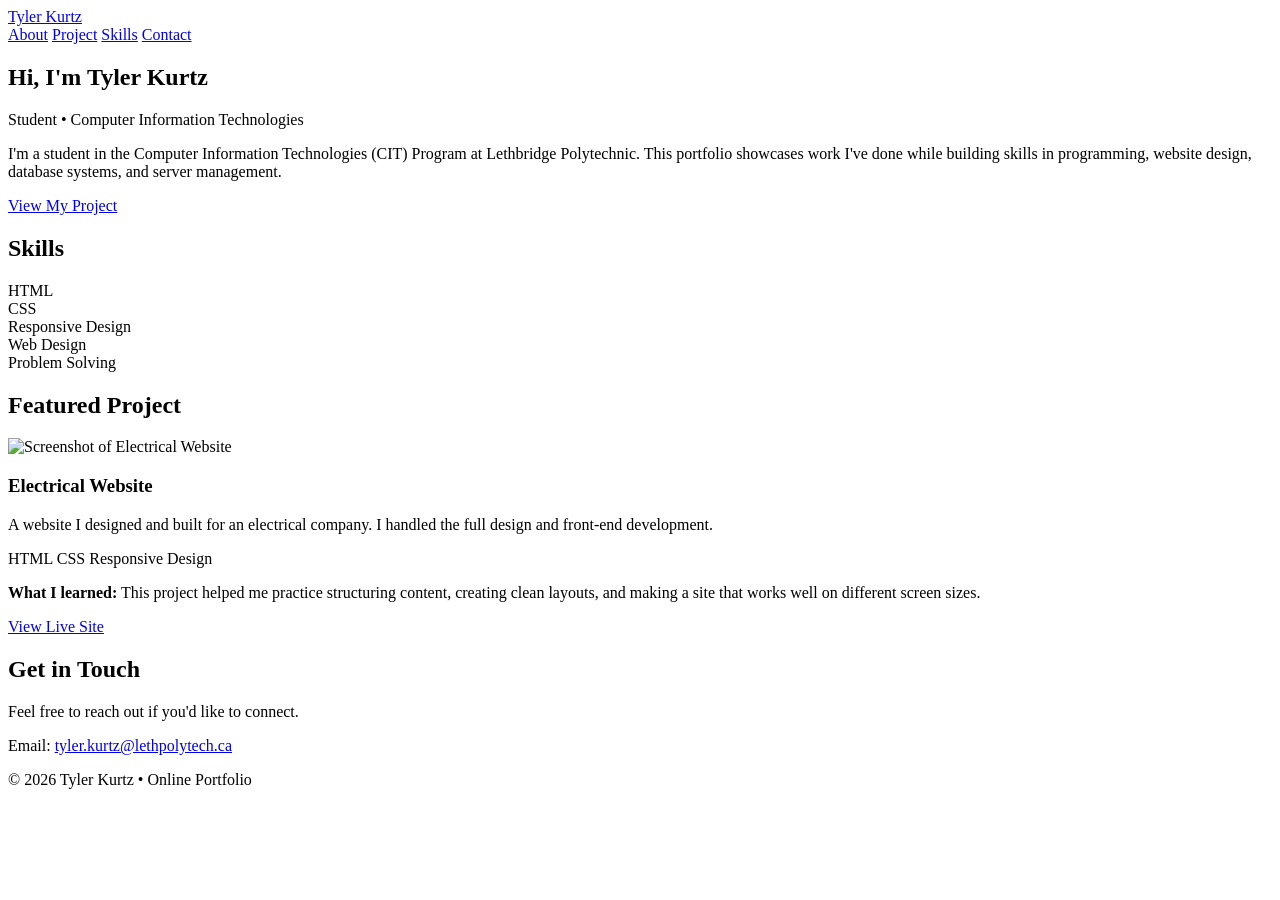
==== index.html @ 63c8ae58 "second commit" ====
<!DOCTYPE html>
<html lang="en">
<head>
  <meta charset="UTF-8">
  <meta name="viewport" content="width=device-width, initial-scale=1.0">
  <title>Tyler Kurtz | Portfolio</title>
  <link rel="icon" href="howling_wolf_transparent.png">
  <link rel="stylesheet" href="design.css">
</head>
<body>

  <header>
    <a href="index.html" class="logo">Tyler Kurtz</a>
    <nav>
      <a href="about.html">About</a>
      <a href="project.html">Project</a>
      <a href="skills.html">Skills</a>
      <a href="contact.html">Contact</a>
    </nav>
  </header>

  <section class="hero">
    <div class="container">
      <h1>Hi, I'm Tyler Kurtz</h1>
      <p class="subtitle">Student • Computer Information Technologies</p>
      <p class="intro">
        I'm a student in the Computer Information Technologies (CIT) Program at Lethbridge Polytechnic.
        This portfolio showcases work I've done while building skills in programming, website design,
        database systems, and server management.
      </p>
      <a href="project.html" class="btn">View My Project</a>
    </div>
  </section>

    <section class="page-content">
    <div class="container">
      <h1>Skills</h1>
      <div class="skills-grid">
        <div class="skill">HTML</div>
        <div class="skill">CSS</div>
        <div class="skill">Responsive Design</div>
        <div class="skill">Web Design</div>
        <div class="skill">Problem Solving</div>
      </div>
    </div>
  </section>

    <section class="section">
    <div class="container">
      <h2>Featured Project</h2>

      <div class="project-card">
        <img src="grizzly_screenshot.png" alt="Screenshot of Electrical Website">

        <div class="project-content">
          <h3>Electrical Website</h3>
          <p>
            A website I designed and built for an electrical company.
            I handled the full design and front-end development.
          </p>

          <div class="tags">
            <span class="tag">HTML</span>
            <span class="tag">CSS</span>
            <span class="tag">Responsive Design</span>
          </div>

          <p>
            <strong>What I learned:</strong>
            This project helped me practice structuring content, creating clean layouts,
            and making a site that works well on different screen sizes.
          </p>

          <a href="#" class="btn" target="_blank">View Live Site</a>
        </div>
      </div>
    </div>
  </section>

    <section class="contact">
    <div class="container">
      <h2>Get in Touch</h2>
      <p>Feel free to reach out if you'd like to connect.</p>
      <p>
        Email: <a href="mailto:tyler.kurtz@lethpolytech.ca">tyler.kurtz@lethpolytech.ca</a>
      </p>
    </div>
  </section>

  <footer>
    <div class="container">
      © 2026 Tyler Kurtz • Online Portfolio
    </div>
  </footer>

</body>
</html>
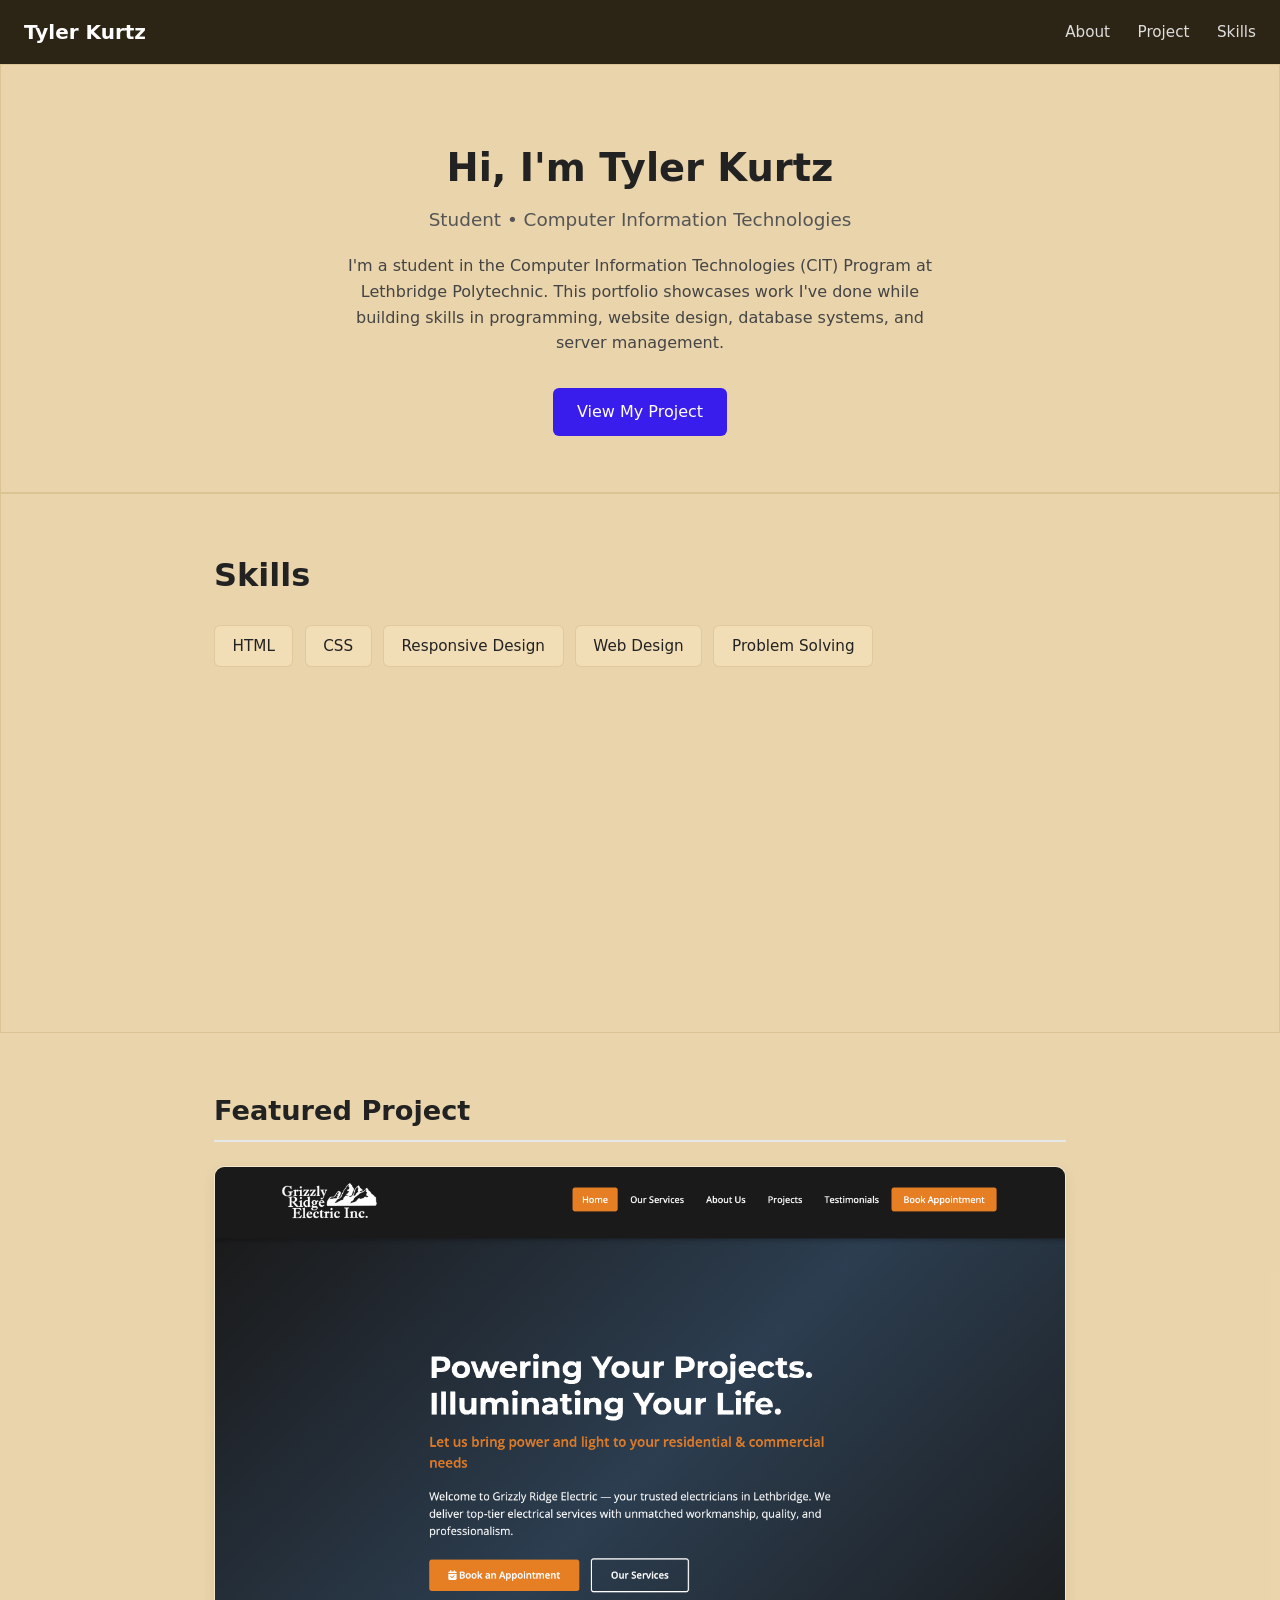
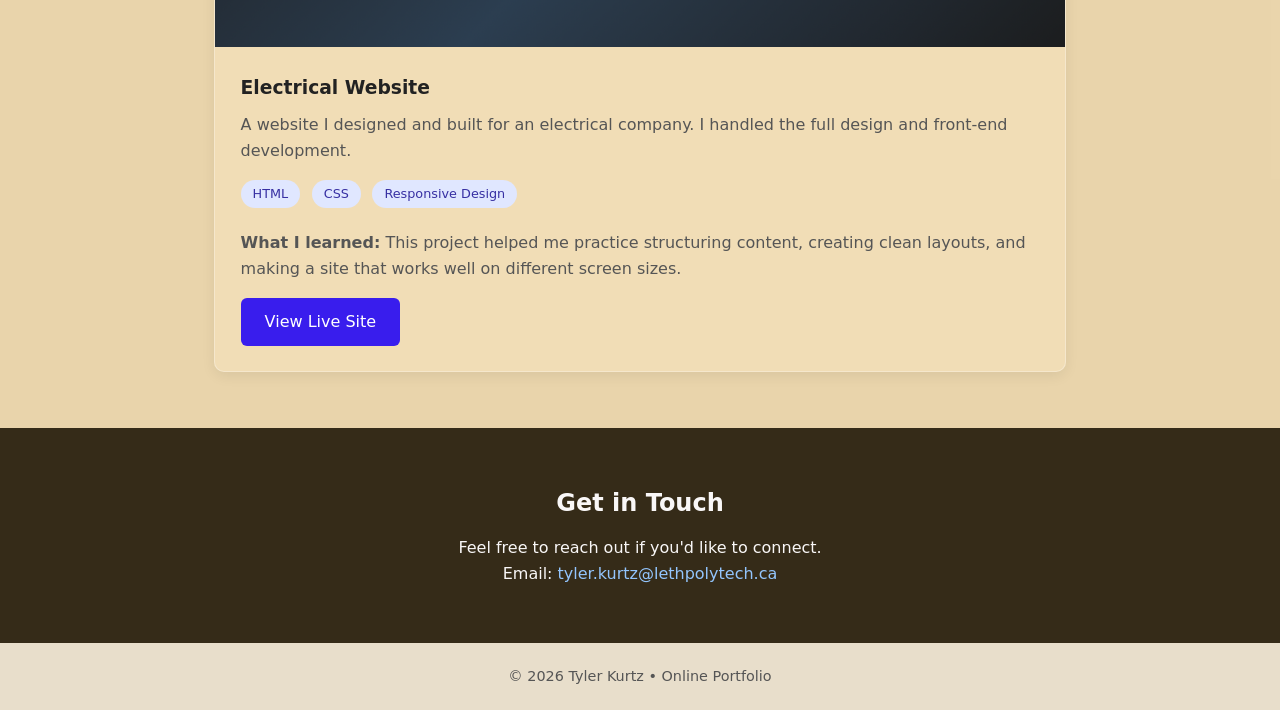
==== commit c3de6768: "big third commit" ====
--- a/index.html
+++ b/index.html
@@ -15,7 +15,6 @@
       <a href="about.html">About</a>
       <a href="project.html">Project</a>
       <a href="skills.html">Skills</a>
-      <a href="contact.html">Contact</a>
     </nav>
   </header>
 
@@ -93,5 +92,6 @@
     </div>
   </footer>
 
+<script src="script.js"></script>
 </body>
 </html>
--- a/design.css
+++ b/design.css
@@ -0,0 +1,307 @@
+/* BASE */
+* {
+  margin: 0;
+  padding: 0;
+  box-sizing: border-box;
+}
+
+body {
+  font-family: system-ui, -apple-system, BlinkMacSystemFont, "Segoe UI", Roboto, Arial, sans-serif;
+  line-height: 1.6;
+  color: #222;
+  background-color: #f8f9fa;
+}
+
+a {
+  color: #186dec;
+  text-decoration: none;
+}
+
+a:hover {
+  text-decoration: underline;
+}
+
+.container {
+  max-width: 900px;
+  margin: 0 auto;
+  padding: 0 1.5rem;
+}
+
+/* HEADER */
+header {
+  background: #111;
+  color: white;
+  padding: 1rem 1.5rem;
+  display: flex;
+  justify-content: space-between;
+  align-items: center;
+  position: sticky;
+  top: 0;
+  z-index: 100;
+}
+
+.logo {
+  font-weight: 700;
+  font-size: 1.25rem;
+  color: white;
+  text-decoration: none;
+}
+
+nav a {
+  color: #ddd;
+  margin-left: 1.4rem;
+  font-size: 0.95rem;
+}
+
+nav a:hover {
+  color: white;
+  text-decoration: none;
+}
+
+/* HERO */
+.hero {
+  padding: 4.5rem 0 3.5rem;
+  text-align: center;
+  background: white;
+}
+
+.hero h1 {
+  font-size: 2.4rem;
+  margin-bottom: 0.4rem;
+}
+
+.subtitle {
+  color: #555;
+  font-size: 1.15rem;
+  margin-bottom: 1.2rem;
+}
+
+.intro {
+  max-width: 620px;
+  margin: 0 auto 2rem;
+  color: #444;
+}
+
+/* BUTTON */
+.btn {
+  display: inline-block;
+  background: #391ded;
+  color: white;
+  padding: 0.7rem 1.5rem;
+  border-radius: 6px;
+  font-weight: 500;
+  transition: background 0.2s;
+}
+
+.btn:hover {
+  background: #1d4ed8;
+  text-decoration: none;
+}
+
+/* SECTIONS */
+.section {
+  padding: 3.5rem 0;
+}
+
+.section h2 {
+  font-size: 1.7rem;
+  margin-bottom: 1.5rem;
+  border-bottom: 2px solid #e5e7eb;
+  padding-bottom: 0.5rem;
+}
+
+/* PROJECT CARD */
+.project-card {
+  background: white;
+  border-radius: 10px;
+  overflow: hidden;
+  box-shadow: 0 4px 14px rgba(0, 0, 0, 0.07);
+}
+
+.project-card img {
+  width: 100%;
+  height: 480px;
+  object-fit: cover;
+  background: #e5e7eb;
+  display: block;
+}
+
+.project-content {
+  padding: 1.6rem;
+}
+
+.project-content h3 {
+  margin-bottom: 0.6rem;
+}
+
+.project-content p {
+  color: #555;
+  margin-bottom: 1rem;
+}
+
+.tags {
+  margin-bottom: 1.1rem;
+}
+
+.tag {
+  display: inline-block;
+  background: #e0e7ff;
+  color: #3730a3;
+  font-size: 0.8rem;
+  padding: 0.25rem 0.75rem;
+  border-radius: 999px;
+  margin-right: 0.4rem;
+  margin-bottom: 0.3rem;
+}
+
+/* SKILLS */
+.skills-grid {
+  display: flex;
+  flex-wrap: wrap;
+  gap: 0.7rem;
+}
+
+.skill {
+  background: white;
+  border: 1px solid #e5e7eb;
+  padding: 0.5rem 1.1rem;
+  border-radius: 6px;
+  font-size: 0.95rem;
+}
+
+/* CONTACT */
+.contact {
+  background: #111;
+  color: rgb(249, 247, 247);
+  text-align: center;
+  padding: 3.5rem 0;
+}
+
+.contact h2 {
+  border: none;
+  margin-bottom: 0.8rem;
+}
+
+.contact a {
+  color: #93c5fd;
+}
+
+/* FOOTER */
+footer {
+  text-align: center;
+  padding: 1.4rem 0;
+  background: #e5e7eb;
+  color: #555;
+  font-size: 0.9rem;
+}
+
+/* PAGE CONTENT */
+.page-content {
+  padding: 3.5rem 0;
+  min-height: 60vh;
+}
+
+.page-content h1 {
+  font-size: 2rem;
+  margin-bottom: 1.5rem;
+}
+
+/* PROJECT PREVIEW */
+.preview-frame {
+  width: 100%;
+  height: 750px;
+  border: 1px solid #ddd;
+  border-radius: 8px;
+  display: block;
+  background: white;
+}
+
+.project-wide {
+  max-width: 1200px;
+}
+
+/* RESPONSIVE */
+@media (max-width: 640px) {
+  header {
+    flex-direction: column;
+    gap: 0.8rem;
+  }
+
+  nav a {
+    margin-left: 0.9rem;
+  }
+
+  .hero h1 {
+    font-size: 1.9rem;
+  }
+
+  .project-card img {
+    height: 200px;
+  }
+
+  .preview-frame {
+    height: 500px;
+  }
+}
+/* Making everything follow the background color */
+:root {
+  --scroll-bg: rgb(177, 144, 82);
+}
+
+body {
+  background-color: var(--scroll-bg);
+  transition: background-color 0.15s linear;
+}
+
+.hero,
+.project-card,
+.skill,
+.page-content {
+  background-color: color-mix(in srgb, var(--scroll-bg) 18%, white);
+  border: 1px solid color-mix(in srgb, var(--scroll-bg) 25%, transparent);
+}
+
+
+
+.contact {
+  background-color: color-mix(in srgb, var(--scroll-bg) 80%, black);
+}
+
+footer {
+  background-color: color-mix(in srgb, var(--scroll-bg) 30%, #e5e7eb);
+}
+/* ===== Scroll color system (more reliable) ===== */
+:root {
+  --scroll-bg: rgb(177, 144, 82);
+}
+
+body {
+  background-color: var(--scroll-bg);
+  transition: background-color 0.15s linear;
+}
+
+/* Make all major sections follow the background */
+.hero,
+.project-card,
+.skill,
+.page-content,
+.section {
+  background-color: rgba(242, 223, 184, 0.88);
+}
+
+header {
+  background-color: rgba(0, 0, 0, 0.75);
+  backdrop-filter: blur(8px);
+}
+
+.contact {
+  background-color: rgba(0, 0, 0, 0.7);
+}
+
+footer {
+  background-color: rgba(255, 255, 255, 0.7);
+}
+
+.project-card {
+  border: 1px solid rgba(255, 255, 255, 0.3);
+}
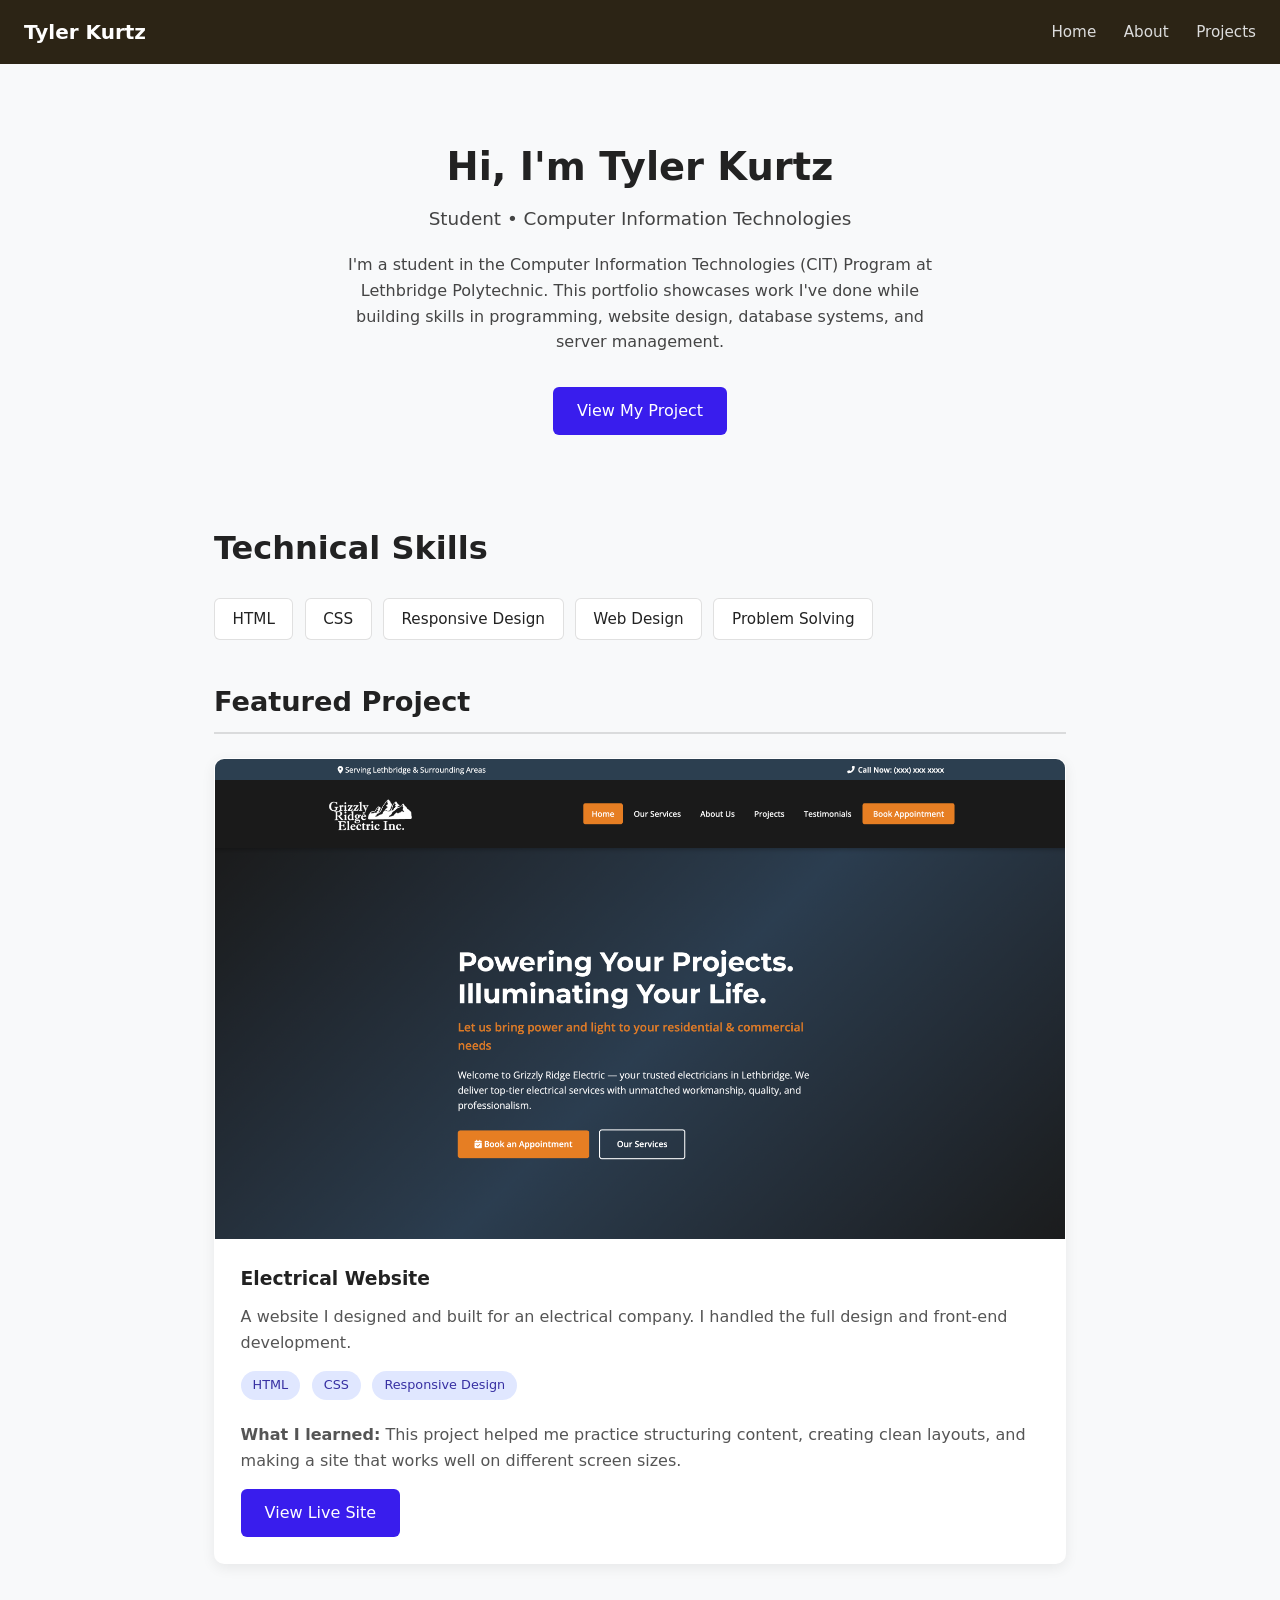
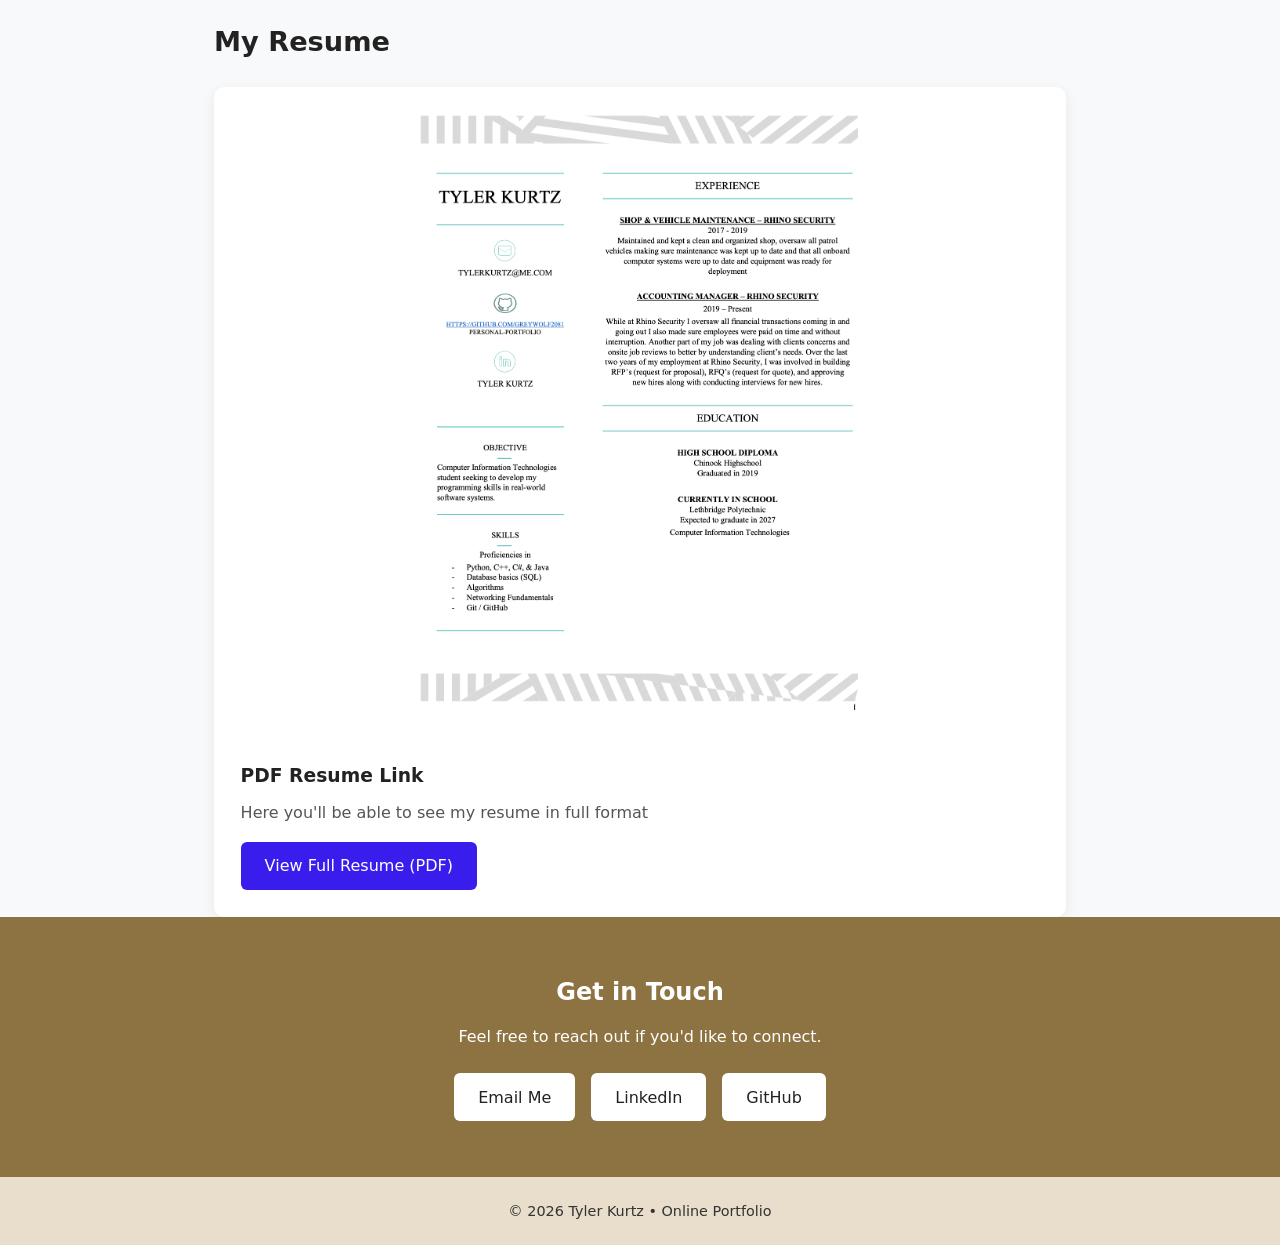
==== commit 0292620c: "Majoy 4th commit" ====
--- a/index.html
+++ b/index.html
@@ -5,16 +5,18 @@
   <meta name="viewport" content="width=device-width, initial-scale=1.0">
   <title>Tyler Kurtz | Portfolio</title>
   <link rel="icon" href="howling_wolf_transparent.png">
-  <link rel="stylesheet" href="design.css">
+  <link rel="stylesheet" href="css/design.css">
+  <link rel="icon" type="image/svg+xml" href="data:image/svg+xml,%3Csvg xmlns='http://www.w3.org/2000/svg' viewBox='0 0 100 100'%3E%3Crect width='100' height='100' rx='18' fill='%23111111'/%3E%3Ctext x='50' y='67' font-size='48' text-anchor='middle' fill='white' font-family='Arial,sans-serif' font-weight='bold'%3ETK%3C/text%3E%3C/svg%3E">
+
 </head>
 <body>
 
   <header>
     <a href="index.html" class="logo">Tyler Kurtz</a>
     <nav>
+      <a href="index.html">Home</a>
       <a href="about.html">About</a>
-      <a href="project.html">Project</a>
-      <a href="skills.html">Skills</a>
+      <a href="project.html">Projects</a>
     </nav>
   </header>
 
@@ -31,25 +33,30 @@
     </div>
   </section>
 
-    <section class="page-content">
-    <div class="container">
-      <h1>Skills</h1>
-      <div class="skills-grid">
-        <div class="skill">HTML</div>
-        <div class="skill">CSS</div>
-        <div class="skill">Responsive Design</div>
-        <div class="skill">Web Design</div>
-        <div class="skill">Problem Solving</div>
-      </div>
+
+<section class="page-content skills-section">
+  <div class="container">
+    <h1>Technical Skills</h1>
+    <p class="skills-description">
+    </p>
+
+    <div class="skills-grid">
+      <div class="skill">HTML</div>
+      <div class="skill">CSS</div>
+      <div class="skill">Responsive Design</div>
+      <div class="skill">Web Design</div>
+      <div class="skill">Problem Solving</div>
     </div>
-  </section>
+  </div>
+</section>
+
 
     <section class="section">
     <div class="container">
       <h2>Featured Project</h2>
 
       <div class="project-card">
-        <img src="grizzly_screenshot.png" alt="Screenshot of Electrical Website">
+        <img src="/images/grizzly_ridge_screenshot.png" alt="Screenshot of Electrical Website">
 
         <div class="project-content">
           <h3>Electrical Website</h3>
@@ -70,21 +77,65 @@
             and making a site that works well on different screen sizes.
           </p>
 
-          <a href="#" class="btn" target="_blank">View Live Site</a>
+          <a href="grizzly_ridge_electric_website/index.html" class="btn" target="_blank">View Live Site</a>
         </div>
       </div>
     </div>
   </section>
 
-    <section class="contact">
+<section class="resume-section">
     <div class="container">
-      <h2>Get in Touch</h2>
-      <p>Feel free to reach out if you'd like to connect.</p>
-      <p>
-        Email: <a href="mailto:tyler.kurtz@lethpolytech.ca">tyler.kurtz@lethpolytech.ca</a>
-      </p>
+        <h2>My Resume</h2>
+
+        <div class="project-card resume-card">
+            <div class="resume">
+                <img src="/images/Tyler_Kurtz_Resume_GIT_PNG.png"
+                     alt="Preview of my resume">
+            </div>
+
+            <div class="project-content">
+                <h3>PDF Resume Link</h3>
+
+                <p>
+                    Here you'll be able to see my resume in full format
+                </p>
+
+                <a href="/documents/Tyler_Kurtz_Resume_GIT_PDF.pdf"
+                   class="btn"
+                   target="_blank"
+                   rel="noopener noreferrer">
+                    View Full Resume (PDF)
+                </a>
+            </div>
+        </div>
     </div>
-  </section>
+</section>
+
+<section class="contact">
+    <div class="container">
+        <h2>Get in Touch</h2>
+
+        <p>Feel free to reach out if you'd like to connect.</p>
+
+        <div class="contact-links">
+            <a href="mailto:tyler.kurtz@lethpolytech.ca">
+                Email Me
+            </a>
+
+            <a href="https://www.linkedin.com/in/tyler-kurtz-927a2838b/"
+               target="_blank"
+               rel="noopener noreferrer">
+                LinkedIn
+            </a>
+
+            <a href="https://github.com/Greywolf2081/Personal-Portfolio"
+               target="_blank"
+               rel="noopener noreferrer">
+                GitHub
+            </a>
+        </div>
+    </div>
+</section>
 
   <footer>
     <div class="container">
@@ -92,6 +143,6 @@
     </div>
   </footer>
 
-<script src="script.js"></script>
+<script src="js/script.js"></script>
 </body>
 </html>
--- a/css/design.css
+++ b/css/design.css
@@ -0,0 +1,430 @@
+
+/* ========================================
+   BASE & COLOUR SYSTEM
+======================================== */
+
+:root {
+  --scroll-bg: rgb(177, 144, 82);
+  --surface-light: color-mix(in srgb, var(--scroll-bg) 18%, white);
+  --surface-card: color-mix(in srgb, var(--scroll-bg) 8%, white);
+  --surface-dark: color-mix(in srgb, var(--scroll-bg) 80%, black);
+  --surface-footer: color-mix(in srgb, var(--scroll-bg) 30%, white);
+}
+
+* {
+  margin: 0;
+  padding: 0;
+  box-sizing: border-box;
+}
+
+body {
+  font-family: system-ui, -apple-system, BlinkMacSystemFont,
+    "Segoe UI", Roboto, Arial, sans-serif;
+  line-height: 1.6;
+  color: #222;
+  background-color: var(--scroll-bg);
+  transition: background-color 0.15s linear;
+  min-height: 100vh;
+}
+
+a {
+  color: #186dec;
+  text-decoration: none;
+}
+
+a:hover {
+  text-decoration: underline;
+}
+
+.container {
+  max-width: 900px;
+  margin: 0 auto;
+  padding: 0 1.5rem;
+}
+
+/* ========================================
+   HEADER
+======================================== */
+
+header {
+  background-color: color-mix(in srgb, var(--scroll-bg) 25%, black);
+  color: white;
+  padding: 1rem 1.5rem;
+  display: flex;
+  justify-content: space-between;
+  align-items: center;
+  position: sticky;
+  top: 0;
+  z-index: 100;
+  backdrop-filter: blur(8px);
+  transition: background-color 0.15s linear;
+}
+
+.logo {
+  font-weight: 700;
+  font-size: 1.25rem;
+  color: white;
+  text-decoration: none;
+}
+
+nav a {
+  color: #ddd;
+  margin-left: 1.4rem;
+  font-size: 0.95rem;
+}
+
+nav a:hover {
+  color: white;
+  text-decoration: none;
+}
+
+/* ========================================
+   HERO
+======================================== */
+
+.hero {
+  padding: 4.5rem 0 3.5rem;
+  text-align: center;
+  background-color: var(--surface-light);
+  transition: background-color 0.15s linear;
+}
+
+.hero h1 {
+  font-size: 2.4rem;
+  margin-bottom: 0.4rem;
+}
+
+.subtitle {
+  color: #555;
+  font-size: 1.15rem;
+  margin-bottom: 1.2rem;
+}
+
+.intro {
+  max-width: 620px;
+  margin: 0 auto 2rem;
+  color: #444;
+}
+
+/* ========================================
+   BUTTON
+======================================== */
+
+.btn {
+  display: inline-block;
+  background: #391ded;
+  color: white;
+  padding: 0.7rem 1.5rem;
+  border-radius: 6px;
+  font-weight: 500;
+  transition: background 0.2s;
+}
+
+.btn:hover {
+  background: #1d4ed8;
+  text-decoration: none;
+}
+
+/* ========================================
+   SECTIONS
+======================================== */
+
+.section {
+  padding: 3.5rem 0;
+  background-color: var(--surface-light);
+  transition: background-color 0.15s linear;
+}
+
+.section h2 {
+  font-size: 1.7rem;
+  margin-bottom: 1.5rem;
+  border-bottom: 2px solid rgba(0, 0, 0, 0.12);
+  padding-bottom: 0.5rem;
+}
+
+/* ========================================
+   PROJECT CARD
+======================================== */
+
+.project-card {
+  background-color: var(--surface-card);
+  border-radius: 10px;
+  overflow: hidden;
+  border: 1px solid rgba(255, 255, 255, 0.35);
+  box-shadow: 0 4px 14px rgba(0, 0, 0, 0.07);
+  transition: background-color 0.15s linear;
+}
+
+.project-card img {
+  width: 100%;
+  height: 480px;
+  object-fit: cover;
+  background: #e5e7eb;
+  display: block;
+}
+
+.project-content {
+  padding: 1.6rem;
+}
+
+.project-content h3 {
+  margin-bottom: 0.6rem;
+}
+
+.project-content p {
+  color: #555;
+  margin-bottom: 1rem;
+}
+
+.tags {
+  margin-bottom: 1.1rem;
+}
+
+.tag {
+  display: inline-block;
+  background: #e0e7ff;
+  color: #3730a3;
+  font-size: 0.8rem;
+  padding: 0.25rem 0.75rem;
+  border-radius: 999px;
+  margin-right: 0.4rem;
+  margin-bottom: 0.3rem;
+}
+
+/* ========================================
+   SKILLS
+======================================== */
+
+.skills-grid {
+  display: flex;
+  flex-wrap: wrap;
+  gap: 0.7rem;
+}
+
+.skill {
+  background-color: var(--surface-card);
+  border: 1px solid rgba(0, 0, 0, 0.12);
+  padding: 0.5rem 1.1rem;
+  border-radius: 6px;
+  font-size: 0.95rem;
+  transition: background-color 0.15s linear;
+}
+
+/* ========================================
+   CONTACT
+======================================== */
+
+.contact {
+  background-color: var(--surface-dark);
+  color: white;
+  text-align: center;
+  padding: 3.5rem 0;
+  transition: background-color 0.15s linear;
+}
+
+.contact h2 {
+  border: none;
+  margin-bottom: 0.8rem;
+}
+
+.contact a {
+  color: #93c5fd;
+}
+
+/* ========================================
+   FOOTER
+======================================== */
+
+footer {
+  text-align: center;
+  padding: 1.4rem 0;
+  background-color: var(--surface-footer);
+  color: #444;
+  font-size: 0.9rem;
+  transition: background-color 0.15s linear;
+}
+
+/* ========================================
+   PAGE CONTENT
+======================================== */
+
+.page-content {
+  padding: 3.5rem 0;
+  min-height: 60vh;
+  background-color: var(--surface-light);
+  transition: background-color 0.15s linear;
+}
+
+.page-content h1 {
+  font-size: 2rem;
+  margin-bottom: 1.5rem;
+}
+
+/* ========================================
+   PROJECT PREVIEW
+======================================== */
+
+.preview-frame {
+  width: 100%;
+  height: 750px;
+  border: 1px solid #ddd;
+  border-radius: 8px;
+  display: block;
+  background-color: var(--surface-card);
+  transition: background-color 0.15s linear;
+}
+
+.project-wide {
+  max-width: 1200px;
+}
+
+/* ========================================
+   RESPONSIVE
+======================================== */
+
+@media (max-width: 640px) {
+  header {
+    flex-direction: column;
+    gap: 0.8rem;
+  }
+
+  nav a {
+    margin-left: 0.9rem;
+  }
+
+  .hero h1 {
+    font-size: 1.9rem;
+  }
+
+  .project-card img {
+    height: 200px;
+  }
+
+  .preview-frame {
+    height: 500px;
+  }
+}
+
+/* FIX: SKILLS SECTION SPACING */
+
+.page-content.skills-section {
+  min-height: unset;
+  height: auto;
+  padding: 2rem 0 1rem;
+}
+
+/* Bring featured project closer to skills */
+
+.section {
+  padding-top: 1.5rem;
+}
+
+/* ========================================
+   GLOBAL PORTFOLIO COLOUR THEME
+======================================== */
+
+/* Main page background stays consistent */
+body {
+  background-color: #f8f9fa;
+  color: #222;
+}
+
+/* All main content sections */
+.hero,
+.section,
+.page-content,
+.about-hero,
+.about-content {
+  background-color: #f8f9fa;
+  color: #222;
+}
+
+/* Cards and individual skill boxes */
+.project-card,
+.skill,
+.preview-frame {
+  background-color: #ffffff;
+}
+
+/* Header follows scroll colour */
+header {
+  background-color: color-mix(in srgb, var(--scroll-bg) 25%, black);
+  transition: background-color 0.15s linear;
+}
+
+/* Footer follows scroll colour */
+footer {
+  background-color: color-mix(in srgb, var(--scroll-bg) 30%, white);
+  color: #333;
+  transition: background-color 0.15s linear;
+}
+
+/* Keep headings and content readable */
+.about-block p,
+.skills-description,
+.subtitle,
+.intro {
+  color: #444;
+}
+
+/* Skills section spacing */
+.page-content.skills-section {
+  min-height: unset;
+  height: auto;
+  padding: 2rem 0 1rem;
+}
+
+/* Featured project spacing */
+.section {
+  padding-top: 1.5rem;
+}
+
+/* Resume Section */
+.resume-section {
+  padding: 3rm 0;
+  background-color: #f8f9fa;
+}
+
+.resume-section h2 {
+  font-size: 1.7rem;
+  margin-bottom: 1.5rem;
+  text-align: left;
+}
+
+.resume {
+  display: flex;
+  justify-content: center;
+}
+
+.resume img {
+  display: block;
+  width:  100%;
+  max-width: 500px;
+  height: auto;
+  border-radius: 8px;
+}
+
+/* CONTACT LINKS */
+
+.contact-links {
+    display: flex;
+    justify-content: center;
+    flex-wrap: wrap;
+    gap: 1rem;
+    margin-top: 1.5rem;
+}
+
+.contact-links a {
+    display: inline-block;
+    padding: 0.7rem 1.5rem;
+    background-color: #ffffff;
+    color: #222;
+    border-radius: 6px;
+    font-weight: 500;
+    text-decoration: none;
+    transition: background-color 0.2s;
+}
+
+.contact-links a:hover {
+    background-color: #e5e7eb;
+}
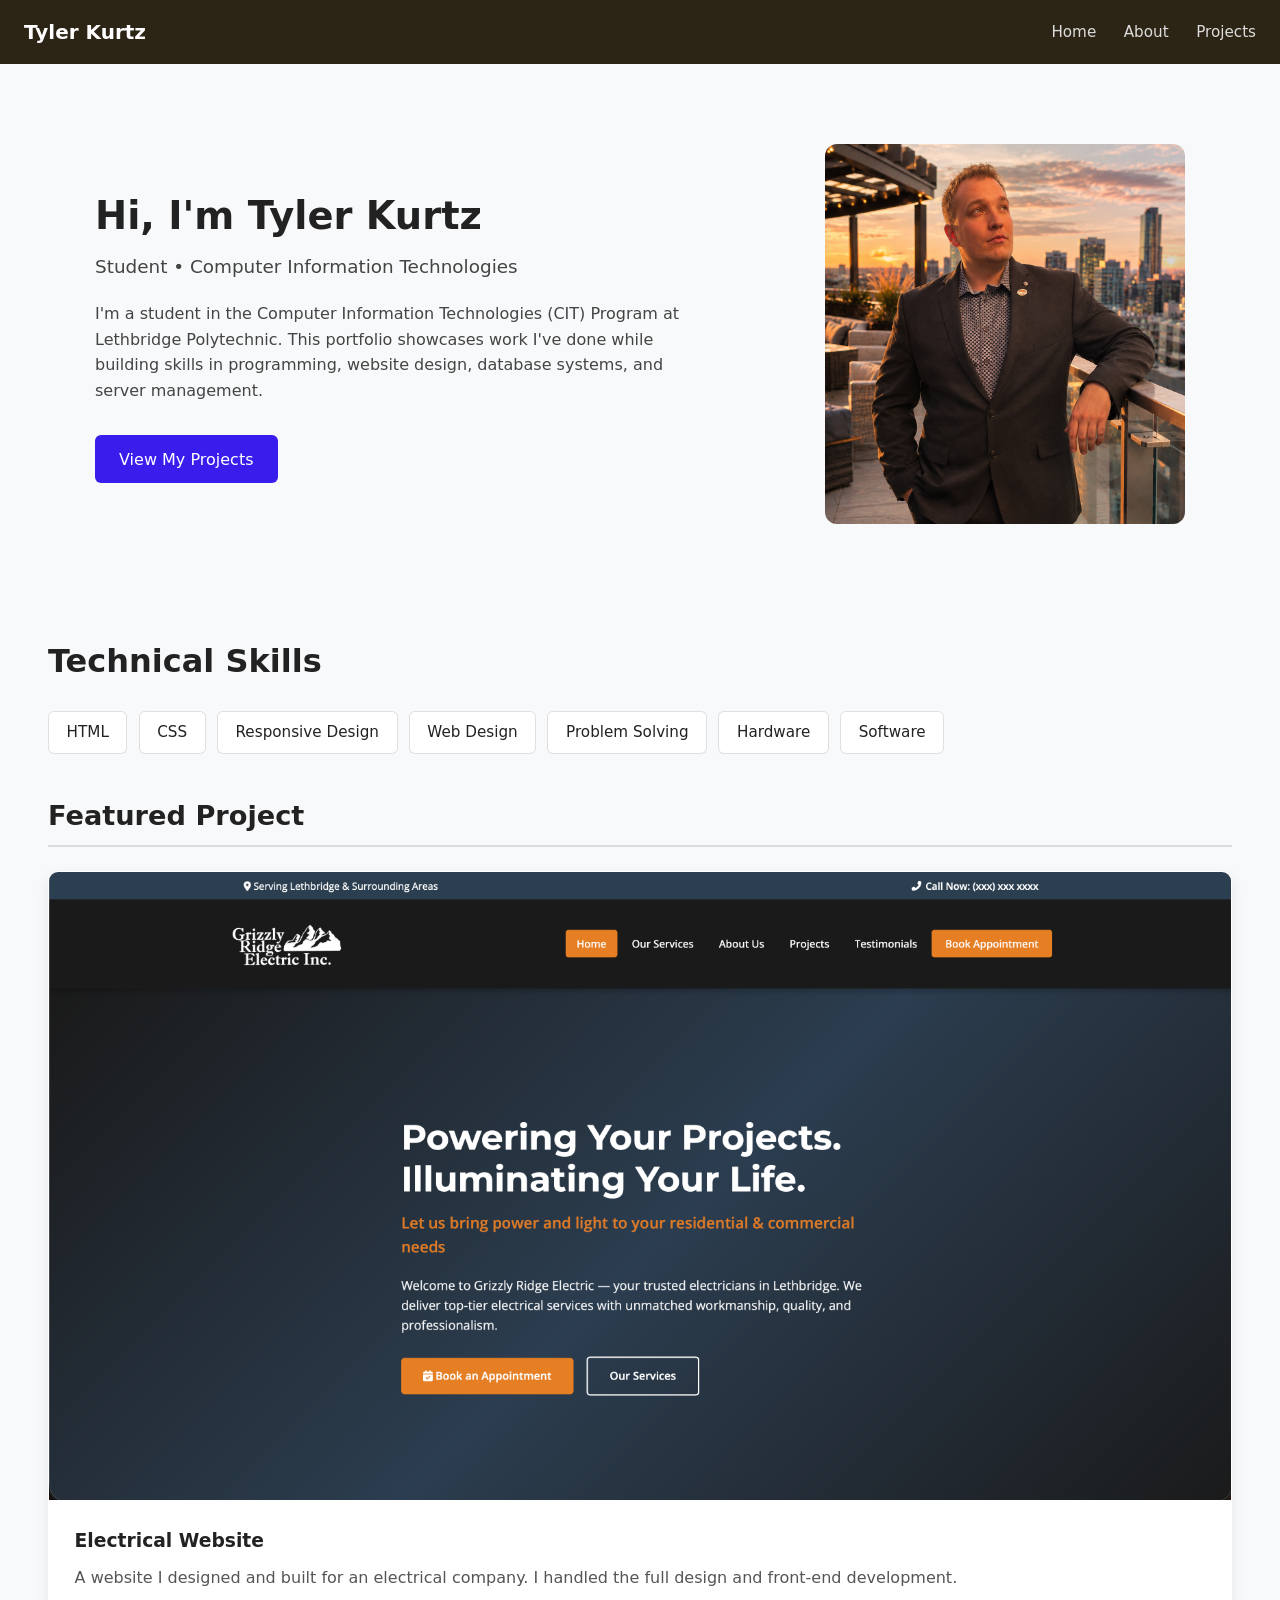
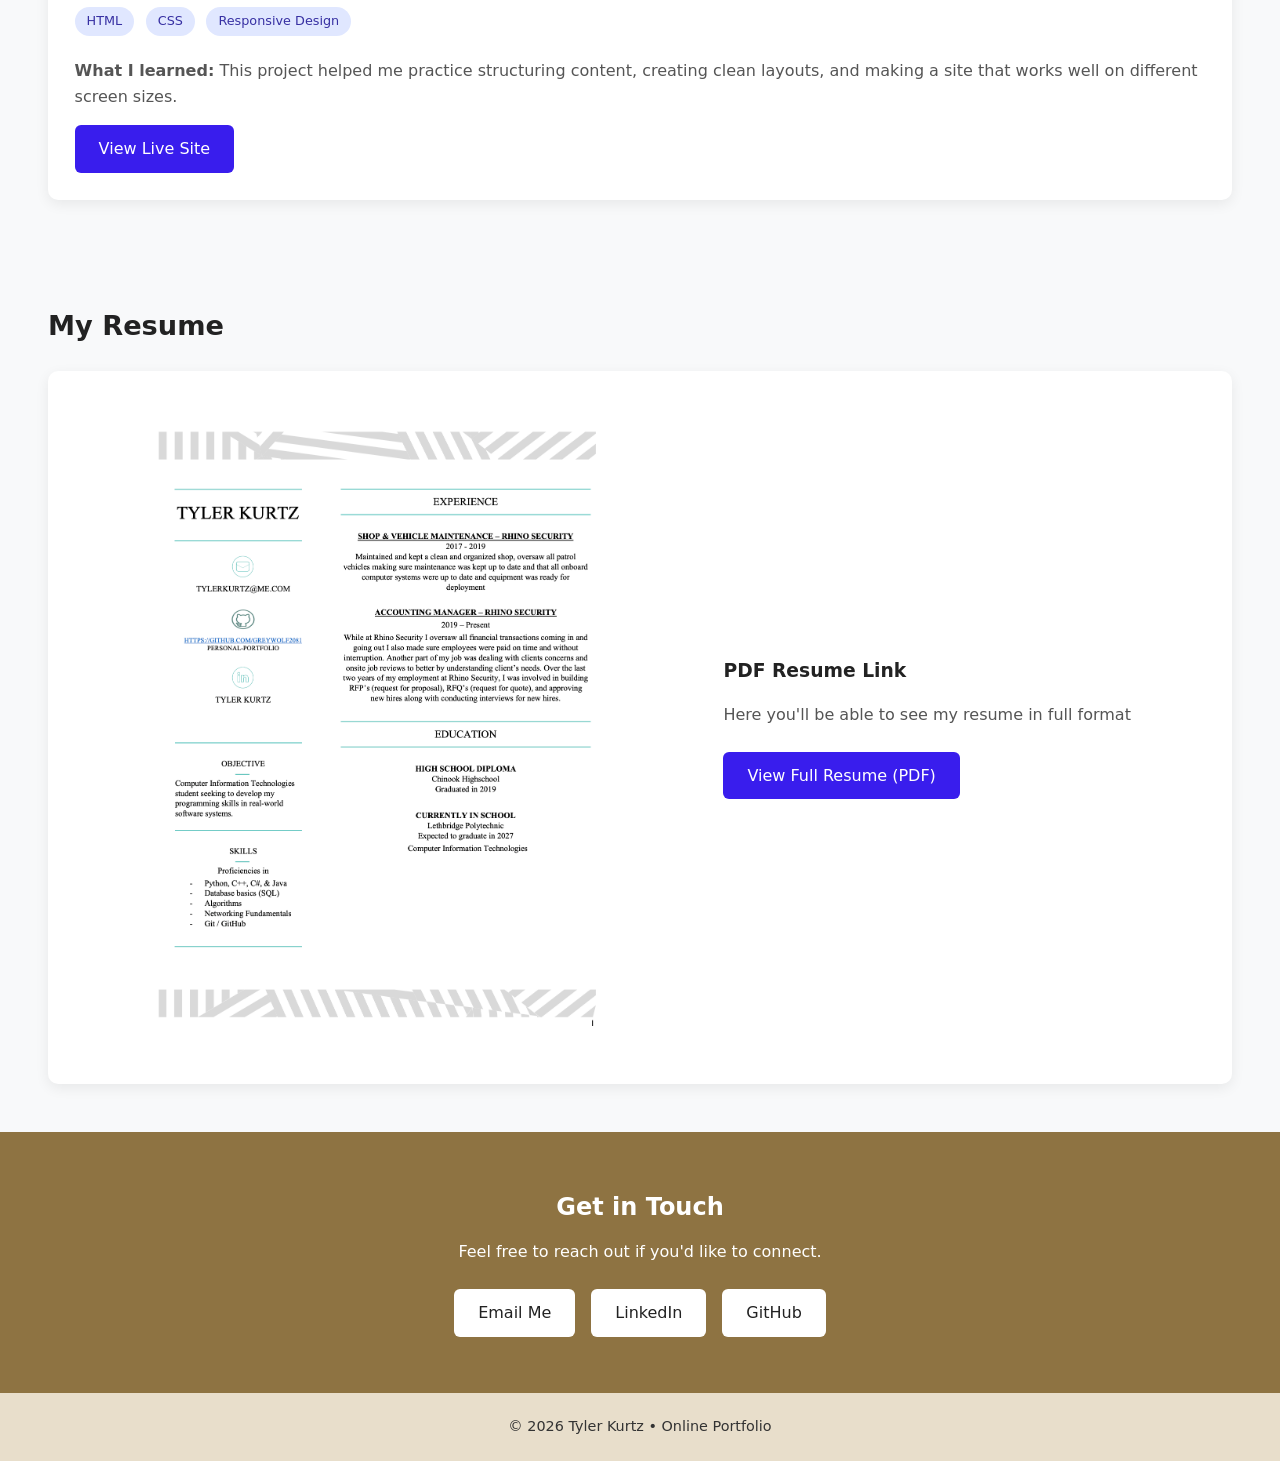
==== commit 07e90457: "closer to final commit" ====
--- a/index.html
+++ b/index.html
@@ -20,18 +20,35 @@
     </nav>
   </header>
 
-  <section class="hero">
-    <div class="container">
-      <h1>Hi, I'm Tyler Kurtz</h1>
-      <p class="subtitle">Student • Computer Information Technologies</p>
-      <p class="intro">
-        I'm a student in the Computer Information Technologies (CIT) Program at Lethbridge Polytechnic.
-        This portfolio showcases work I've done while building skills in programming, website design,
-        database systems, and server management.
-      </p>
-      <a href="project.html" class="btn">View My Project</a>
+
+<section class="hero">
+    <div class="container hero-layout">
+
+        <div class="hero-text">
+            <h1>Hi, I'm Tyler Kurtz</h1>
+
+            <p class="subtitle">
+                Student • Computer Information Technologies
+            </p>
+
+            <p class="intro">
+                I'm a student in the Computer Information Technologies
+                (CIT) Program at Lethbridge Polytechnic.
+                This portfolio showcases work I've done while building
+                skills in programming, website design, database systems,
+                and server management.
+            </p>
+
+            <a href="project.html" class="btn">View My Projects</a>
+        </div>
+
+        <div class="hero-image">
+            <img src="images/Photo_3.png"
+                 alt="Portrait of Tyler Kurtz">
+        </div>
+
     </div>
-  </section>
+</section>
 
 
 <section class="page-content skills-section">
@@ -46,6 +63,8 @@
       <div class="skill">Responsive Design</div>
       <div class="skill">Web Design</div>
       <div class="skill">Problem Solving</div>
+      <div class="skill">Hardware</div>
+      <div class="skill">Software</div>
     </div>
   </div>
 </section>
@@ -56,7 +75,7 @@
       <h2>Featured Project</h2>
 
       <div class="project-card">
-        <img src="/images/grizzly_ridge_screenshot.png" alt="Screenshot of Electrical Website">
+        <img src="images/grizzly_ridge_screenshot.png" alt="Screenshot of Electrical Website">
 
         <div class="project-content">
           <h3>Electrical Website</h3>
@@ -89,7 +108,7 @@
 
         <div class="project-card resume-card">
             <div class="resume">
-                <img src="/images/Tyler_Kurtz_Resume_GIT_PNG.png"
+                <img src="images/Tyler_Kurtz_Resume_GIT_PNG.png"
                      alt="Preview of my resume">
             </div>
 
--- a/css/design.css
+++ b/css/design.css
@@ -1,430 +1,595 @@
 
 /* ========================================
-   BASE & COLOUR SYSTEM
+   01. COLOURS & VARIABLES
 ======================================== */
 
 :root {
-  --scroll-bg: rgb(177, 144, 82);
-  --surface-light: color-mix(in srgb, var(--scroll-bg) 18%, white);
-  --surface-card: color-mix(in srgb, var(--scroll-bg) 8%, white);
-  --surface-dark: color-mix(in srgb, var(--scroll-bg) 80%, black);
-  --surface-footer: color-mix(in srgb, var(--scroll-bg) 30%, white);
-}
+    /* Updated by script.js when scrolling */
+    --scroll-bg: rgb(177, 144, 82);
+
+    /* Main website colours */
+    --page-bg: #f8f9fa;
+    --card-bg: #ffffff;
+    --text-primary: #222;
+    --text-secondary: #444;
+
+    /* Header, footer, and contact colours */
+    --header-bg: color-mix(in srgb, var(--scroll-bg) 25%, black);
+    --footer-bg: color-mix(in srgb, var(--scroll-bg) 30%, white);
+    --contact-bg: color-mix(in srgb, var(--scroll-bg) 80%, black);
+
+    /* Buttons and links */
+    --link-color: #186dec;
+    --button-bg: #391ded;
+    --button-hover: #1d4ed8;
+}
+
+
+/* ========================================
+   02. GLOBAL / BASE STYLES
+======================================== */
 
 * {
-  margin: 0;
-  padding: 0;
-  box-sizing: border-box;
+    margin: 0;
+    padding: 0;
+    box-sizing: border-box;
 }
 
 body {
-  font-family: system-ui, -apple-system, BlinkMacSystemFont,
-    "Segoe UI", Roboto, Arial, sans-serif;
-  line-height: 1.6;
-  color: #222;
-  background-color: var(--scroll-bg);
-  transition: background-color 0.15s linear;
-  min-height: 100vh;
+    font-family: system-ui, -apple-system, BlinkMacSystemFont,
+        "Segoe UI", Roboto, Arial, sans-serif;
+    line-height: 1.6;
+    color: var(--text-primary);
+    background-color: var(--page-bg);
+    min-height: 100vh;
 }
 
 a {
-  color: #186dec;
-  text-decoration: none;
+    color: var(--link-color);
+    text-decoration: none;
 }
 
 a:hover {
-  text-decoration: underline;
-}
-
+    text-decoration: underline;
+}
+
+/* Main content width */
 .container {
-  max-width: 900px;
-  margin: 0 auto;
-  padding: 0 1.5rem;
-}
-
-/* ========================================
-   HEADER
+    width: 100%;
+    max-width: 1400px;
+    margin: 0 auto;
+    padding: 0 3rem;
+}
+
+
+/* ========================================
+   03. HEADER & NAVIGATION
 ======================================== */
 
 header {
-  background-color: color-mix(in srgb, var(--scroll-bg) 25%, black);
-  color: white;
-  padding: 1rem 1.5rem;
-  display: flex;
-  justify-content: space-between;
-  align-items: center;
-  position: sticky;
-  top: 0;
-  z-index: 100;
-  backdrop-filter: blur(8px);
-  transition: background-color 0.15s linear;
-}
-
+    display: flex;
+    justify-content: space-between;
+    align-items: center;
+
+    padding: 1rem 1.5rem;
+
+    position: sticky;
+    top: 0;
+    z-index: 100;
+
+    background-color: var(--header-bg);
+    color: white;
+
+    backdrop-filter: blur(8px);
+    transition: background-color 0.15s linear;
+}
+
+/* Website name */
 .logo {
-  font-weight: 700;
-  font-size: 1.25rem;
-  color: white;
-  text-decoration: none;
-}
-
+    font-weight: 700;
+    font-size: 1.25rem;
+    color: white;
+    text-decoration: none;
+}
+
+/* Navigation links */
 nav a {
-  color: #ddd;
-  margin-left: 1.4rem;
-  font-size: 0.95rem;
+    color: #ddd;
+    margin-left: 1.4rem;
+    font-size: 0.95rem;
 }
 
 nav a:hover {
-  color: white;
-  text-decoration: none;
-}
-
-/* ========================================
-   HERO
+    color: white;
+    text-decoration: none;
+}
+
+
+/* ========================================
+   04. BUTTONS
+======================================== */
+
+.btn {
+    display: inline-block;
+
+    background-color: var(--button-bg);
+    color: white;
+
+    padding: 0.7rem 1.5rem;
+    border-radius: 6px;
+    font-weight: 500;
+
+    transition: background-color 0.2s;
+}
+
+.btn:hover {
+    background-color: var(--button-hover);
+    text-decoration: none;
+}
+
+
+/* ========================================
+   05. HOMEPAGE - HERO SECTION
 ======================================== */
 
 .hero {
-  padding: 4.5rem 0 3.5rem;
-  text-align: center;
-  background-color: var(--surface-light);
-  transition: background-color 0.15s linear;
+    padding: 5rem 0;
+    background-color: var(--page-bg);
+    text-align: center;
 }
 
 .hero h1 {
-  font-size: 2.4rem;
-  margin-bottom: 0.4rem;
-}
-
+    font-size: 2.4rem;
+    margin-bottom: 0.4rem;
+}
+
+/* Student subtitle */
 .subtitle {
-  color: #555;
-  font-size: 1.15rem;
-  margin-bottom: 1.2rem;
-}
-
+    color: var(--text-secondary);
+    font-size: 1.15rem;
+    margin-bottom: 1.2rem;
+}
+
+/* Introduction paragraph */
 .intro {
-  max-width: 620px;
-  margin: 0 auto 2rem;
-  color: #444;
-}
-
-/* ========================================
-   BUTTON
-======================================== */
-
-.btn {
-  display: inline-block;
-  background: #391ded;
-  color: white;
-  padding: 0.7rem 1.5rem;
-  border-radius: 6px;
-  font-weight: 500;
-  transition: background 0.2s;
-}
-
-.btn:hover {
-  background: #1d4ed8;
-  text-decoration: none;
-}
-
-/* ========================================
-   SECTIONS
+    max-width: 620px;
+    margin: 0 auto 2rem;
+    color: var(--text-secondary);
+}
+
+/* Putting the text and my portrait side by side */
+.hero-layout {
+    display: flex;
+    align-items: center;
+    justify-content: center;
+    gap: 5rem;
+    text-align: left;
+}
+
+.hero-text {
+    flex: 1;
+    max-width: 650px;
+    min-width: 0;
+}
+
+.hero-text .intro {
+    margin-left: 0;
+    margin-right: 0;
+}
+
+/* Homepage portrait */
+.hero-image {
+    flex: 0 0 360px;
+}
+
+.hero-image img {
+    display: block;
+    width: 100%;
+    height: 380px;
+
+    object-fit: cover;
+    object-position: center 25%;
+
+    border-radius: 12px;
+}
+
+
+/* ========================================
+   06. HOMEPAGE - TECHNICAL SKILLS
+======================================== */
+
+.page-content.skills-section {
+    min-height: unset;
+    height: auto;
+    padding: 2rem 0 1rem;
+}
+
+/* Skills container */
+.skills-grid {
+    display: flex;
+    flex-wrap: wrap;
+    gap: 0.7rem;
+}
+
+/* Individual skill boxes */
+.skill {
+    background-color: var(--card-bg);
+    border: 1px solid rgba(0, 0, 0, 0.12);
+
+    padding: 0.5rem 1.1rem;
+    border-radius: 6px;
+    font-size: 0.95rem;
+}
+
+.skills-description {
+    color: var(--text-secondary);
+}
+
+
+/* ========================================
+   07. GENERAL CONTENT SECTIONS
 ======================================== */
 
 .section {
-  padding: 3.5rem 0;
-  background-color: var(--surface-light);
-  transition: background-color 0.15s linear;
+    padding: 1.5rem 0 3.5rem;
+    background-color: var(--page-bg);
 }
 
 .section h2 {
-  font-size: 1.7rem;
-  margin-bottom: 1.5rem;
-  border-bottom: 2px solid rgba(0, 0, 0, 0.12);
-  padding-bottom: 0.5rem;
-}
-
-/* ========================================
-   PROJECT CARD
+    font-size: 1.7rem;
+    margin-bottom: 1.5rem;
+
+    border-bottom: 2px solid rgba(0, 0, 0, 0.12);
+    padding-bottom: 0.5rem;
+}
+
+/* General content pages */
+.page-content {
+    padding: 3.5rem 0;
+    min-height: 60vh;
+    background-color: var(--page-bg);
+}
+
+.page-content h1 {
+    font-size: 2rem;
+    margin-bottom: 1.5rem;
+}
+
+
+/* ========================================
+   08. PROJECTS - CARDS & CONTENT
 ======================================== */
 
 .project-card {
-  background-color: var(--surface-card);
-  border-radius: 10px;
-  overflow: hidden;
-  border: 1px solid rgba(255, 255, 255, 0.35);
-  box-shadow: 0 4px 14px rgba(0, 0, 0, 0.07);
-  transition: background-color 0.15s linear;
-}
-
+    background-color: var(--card-bg);
+
+    border-radius: 10px;
+    overflow: hidden;
+
+    border: 1px solid rgba(255, 255, 255, 0.35);
+    box-shadow: 0 4px 14px rgba(0, 0, 0, 0.07);
+}
+
+/* Project screenshot - display entire image */
 .project-card img {
-  width: 100%;
-  height: 480px;
-  object-fit: cover;
-  background: #e5e7eb;
-  display: block;
-}
-
+    display: block;
+    width: 100%;
+    height: auto;
+
+    object-fit: contain;
+    background-color: #e5e7eb;
+}
+
+/* Project description */
 .project-content {
-  padding: 1.6rem;
+    padding: 1.6rem;
 }
 
 .project-content h3 {
-  margin-bottom: 0.6rem;
+    margin-bottom: 0.6rem;
 }
 
 .project-content p {
-  color: #555;
-  margin-bottom: 1rem;
-}
-
+    color: #555;
+    margin-bottom: 1rem;
+}
+
+/* Project technology tags */
 .tags {
-  margin-bottom: 1.1rem;
+    margin-bottom: 1.1rem;
 }
 
 .tag {
-  display: inline-block;
-  background: #e0e7ff;
-  color: #3730a3;
-  font-size: 0.8rem;
-  padding: 0.25rem 0.75rem;
-  border-radius: 999px;
-  margin-right: 0.4rem;
-  margin-bottom: 0.3rem;
-}
-
-/* ========================================
-   SKILLS
-======================================== */
-
-.skills-grid {
-  display: flex;
-  flex-wrap: wrap;
-  gap: 0.7rem;
-}
-
-.skill {
-  background-color: var(--surface-card);
-  border: 1px solid rgba(0, 0, 0, 0.12);
-  padding: 0.5rem 1.1rem;
-  border-radius: 6px;
-  font-size: 0.95rem;
-  transition: background-color 0.15s linear;
-}
-
-/* ========================================
-   CONTACT
-======================================== */
-
-.contact {
-  background-color: var(--surface-dark);
-  color: white;
-  text-align: center;
-  padding: 3.5rem 0;
-  transition: background-color 0.15s linear;
-}
-
-.contact h2 {
-  border: none;
-  margin-bottom: 0.8rem;
-}
-
-.contact a {
-  color: #93c5fd;
-}
-
-/* ========================================
-   FOOTER
-======================================== */
-
-footer {
-  text-align: center;
-  padding: 1.4rem 0;
-  background-color: var(--surface-footer);
-  color: #444;
-  font-size: 0.9rem;
-  transition: background-color 0.15s linear;
-}
-
-/* ========================================
-   PAGE CONTENT
-======================================== */
-
-.page-content {
-  padding: 3.5rem 0;
-  min-height: 60vh;
-  background-color: var(--surface-light);
-  transition: background-color 0.15s linear;
-}
-
-.page-content h1 {
-  font-size: 2rem;
-  margin-bottom: 1.5rem;
-}
-
-/* ========================================
-   PROJECT PREVIEW
+    display: inline-block;
+
+    background-color: #e0e7ff;
+    color: #3730a3;
+
+    font-size: 0.8rem;
+    padding: 0.25rem 0.75rem;
+    border-radius: 999px;
+
+    margin-right: 0.4rem;
+    margin-bottom: 0.3rem;
+}
+
+
+/* ========================================
+   09. PROJECTS - WEBSITE PREVIEW
 ======================================== */
 
 .preview-frame {
-  width: 100%;
-  height: 750px;
-  border: 1px solid #ddd;
-  border-radius: 8px;
-  display: block;
-  background-color: var(--surface-card);
-  transition: background-color 0.15s linear;
-}
-
+    display: block;
+    width: 100%;
+    height: 750px;
+
+    border: 1px solid #ddd;
+    border-radius: 8px;
+    background-color: var(--card-bg);
+}
+
+/* Wider container for project previews */
 .project-wide {
-  max-width: 1200px;
-}
-
-/* ========================================
-   RESPONSIVE
-======================================== */
-
-@media (max-width: 640px) {
-  header {
-    flex-direction: column;
-    gap: 0.8rem;
-  }
-
-  nav a {
-    margin-left: 0.9rem;
-  }
-
-  .hero h1 {
-    font-size: 1.9rem;
-  }
-
-  .project-card img {
-    height: 200px;
-  }
-
-  .preview-frame {
-    height: 500px;
-  }
-}
-
-/* FIX: SKILLS SECTION SPACING */
-
-.page-content.skills-section {
-  min-height: unset;
-  height: auto;
-  padding: 2rem 0 1rem;
-}
-
-/* Bring featured project closer to skills */
-
-.section {
-  padding-top: 1.5rem;
-}
-
-/* ========================================
-   GLOBAL PORTFOLIO COLOUR THEME
-======================================== */
-
-/* Main page background stays consistent */
-body {
-  background-color: #f8f9fa;
-  color: #222;
-}
-
-/* All main content sections */
-.hero,
-.section,
-.page-content,
+    max-width: 1200px;
+}
+
+
+
+/* ========================================
+   10. HOMEPAGE - RESUME
+======================================== */
+
+.resume-section {
+    padding: 3rem 0;
+    background-color: var(--page-bg);
+}
+
+.resume-section h2 {
+    font-size: 1.7rem;
+    margin-bottom: 1.5rem;
+    text-align: left;
+}
+
+/* Resume card - desktop layout */
+.resume-card {
+    display: grid;
+    grid-template-columns: minmax(0, 1fr) minmax(280px, 0.8fr);
+    align-items: center;
+    gap: 3rem;
+    padding: 2rem;
+}
+
+/* Resume preview container */
+.resume {
+    display: flex;
+    justify-content: center;
+    min-width: 0;
+}
+
+/* Resume preview image */
+.resume-card .resume img {
+    display: block;
+    width: 100%;
+    max-width: 500px;
+    height: auto;
+    object-fit: contain;
+    background-color: transparent;
+    border-radius: 8px;
+}
+
+/* Resume description */
+.resume-card .project-content {
+    padding: 0;
+}
+
+.resume-card .project-content h3 {
+    margin-bottom: 1rem;
+}
+
+.resume-card .project-content p {
+    margin-bottom: 1.5rem;
+}
+
+
+/* Mobile resume layout */
+@media (max-width: 900px) {
+    .resume-card {
+        grid-template-columns: 1fr;
+        gap: 1.5rem;
+        padding: 1.5rem;
+    }
+
+    .resume-card .project-content {
+        text-align: center;
+    }
+}
+
+
+/* ========================================
+   11. ABOUT ME - PAGE CONTENT
+======================================== */
+
 .about-hero,
 .about-content {
-  background-color: #f8f9fa;
-  color: #222;
-}
-
-/* Cards and individual skill boxes */
-.project-card,
-.skill,
-.preview-frame {
-  background-color: #ffffff;
-}
-
-/* Header follows scroll colour */
-header {
-  background-color: color-mix(in srgb, var(--scroll-bg) 25%, black);
-  transition: background-color 0.15s linear;
-}
-
-/* Footer follows scroll colour */
-footer {
-  background-color: color-mix(in srgb, var(--scroll-bg) 30%, white);
-  color: #333;
-  transition: background-color 0.15s linear;
-}
-
-/* Keep headings and content readable */
-.about-block p,
-.skills-description,
-.subtitle,
-.intro {
-  color: #444;
-}
-
-/* Skills section spacing */
-.page-content.skills-section {
-  min-height: unset;
-  height: auto;
-  padding: 2rem 0 1rem;
-}
-
-/* Featured project spacing */
-.section {
-  padding-top: 1.5rem;
-}
-
-/* Resume Section */
-.resume-section {
-  padding: 3rm 0;
-  background-color: #f8f9fa;
-}
-
-.resume-section h2 {
-  font-size: 1.7rem;
-  margin-bottom: 1.5rem;
-  text-align: left;
-}
-
-.resume {
-  display: flex;
-  justify-content: center;
-}
-
-.resume img {
-  display: block;
-  width:  100%;
-  max-width: 500px;
-  height: auto;
-  border-radius: 8px;
-}
-
-/* CONTACT LINKS */
-
+    background-color: var(--page-bg);
+    color: var(--text-primary);
+}
+
+.about-content {
+    padding: 4rem 0;
+}
+
+.about-block p {
+    color: var(--text-secondary);
+}
+
+/* Introduction text and portrait */
+.about-layout {
+    display: flex;
+    align-items: center;
+    justify-content: space-between;
+    gap: 3rem;
+}
+
+.about-text {
+    flex: 1;
+    min-width: 0;
+}
+
+/* About Me portrait */
+.about-image {
+    flex: 0 0 300px;
+}
+
+.about-image img {
+    display: block;
+    width: 100%;
+    height: 400px;
+
+    object-fit: cover;
+    object-position: center 25%;
+
+    border-radius: 12px;
+}
+
+
+/* ========================================
+   12. CONTACT SECTION
+======================================== */
+
+.contact {
+    background-color: var(--contact-bg);
+    color: white;
+
+    text-align: center;
+    padding: 3.5rem 0;
+
+    transition: background-color 0.15s linear;
+}
+
+.contact h2 {
+    border: none;
+    margin-bottom: 0.8rem;
+}
+
+.contact a {
+    color: #93c5fd;
+}
+
+/* Contact buttons */
 .contact-links {
     display: flex;
     justify-content: center;
     flex-wrap: wrap;
+
     gap: 1rem;
     margin-top: 1.5rem;
 }
 
 .contact-links a {
     display: inline-block;
+
     padding: 0.7rem 1.5rem;
-    background-color: #ffffff;
+    background-color: white;
     color: #222;
+
     border-radius: 6px;
     font-weight: 500;
     text-decoration: none;
+
     transition: background-color 0.2s;
 }
 
 .contact-links a:hover {
     background-color: #e5e7eb;
-}+}
+
+
+/* ========================================
+   13. FOOTER
+======================================== */
+
+footer {
+    text-align: center;
+    padding: 1.4rem 0;
+
+    background-color: var(--footer-bg);
+    color: #333;
+
+    font-size: 0.9rem;
+    transition: background-color 0.15s linear;
+}
+
+
+/* ========================================
+   14. RESPONSIVE - TABLETS & MOBILE
+   Screens 768px wide or smaller
+======================================== */
+
+@media (max-width: 900px) {
+
+    /* Homepage portrait layout */
+    .hero-layout {
+        flex-direction: column-reverse;
+        gap: 2rem;
+        text-align: center;
+    }
+
+    .hero-image {
+        flex: none;
+        width: 100%;
+        max-width: 300px;
+    }
+
+    .hero-image img {
+        height: 350px;
+    }
+
+    .hero-text .intro {
+        margin-left: auto;
+        margin-right: auto;
+    }
+
+    /* About Me portrait layout */
+    .about-layout {
+        flex-direction: column-reverse;
+        gap: 1.5rem;
+    }
+
+    .about-image {
+        flex: none;
+        width: 100%;
+        max-width: 350px;
+    }
+
+    .about-image img {
+        height: auto;
+    }
+}
+
+/* ========================================
+   15. RESPONSIVE - SMALL PHONES
+======================================== */
+
+@media (max-width: 640px) {
+
+    /* Header */
+    header {
+        flex-direction: column;
+        gap: 0.8rem;
+    }
+
+    nav a {
+        margin-left: 0.9rem;
+    }
+
+    /* Homepage */
+    .hero h1 {
+        font-size: 1.9rem;
+    }
+
+    /* Website preview */
+    .preview-frame {
+        height: 500px;
+    }
+}
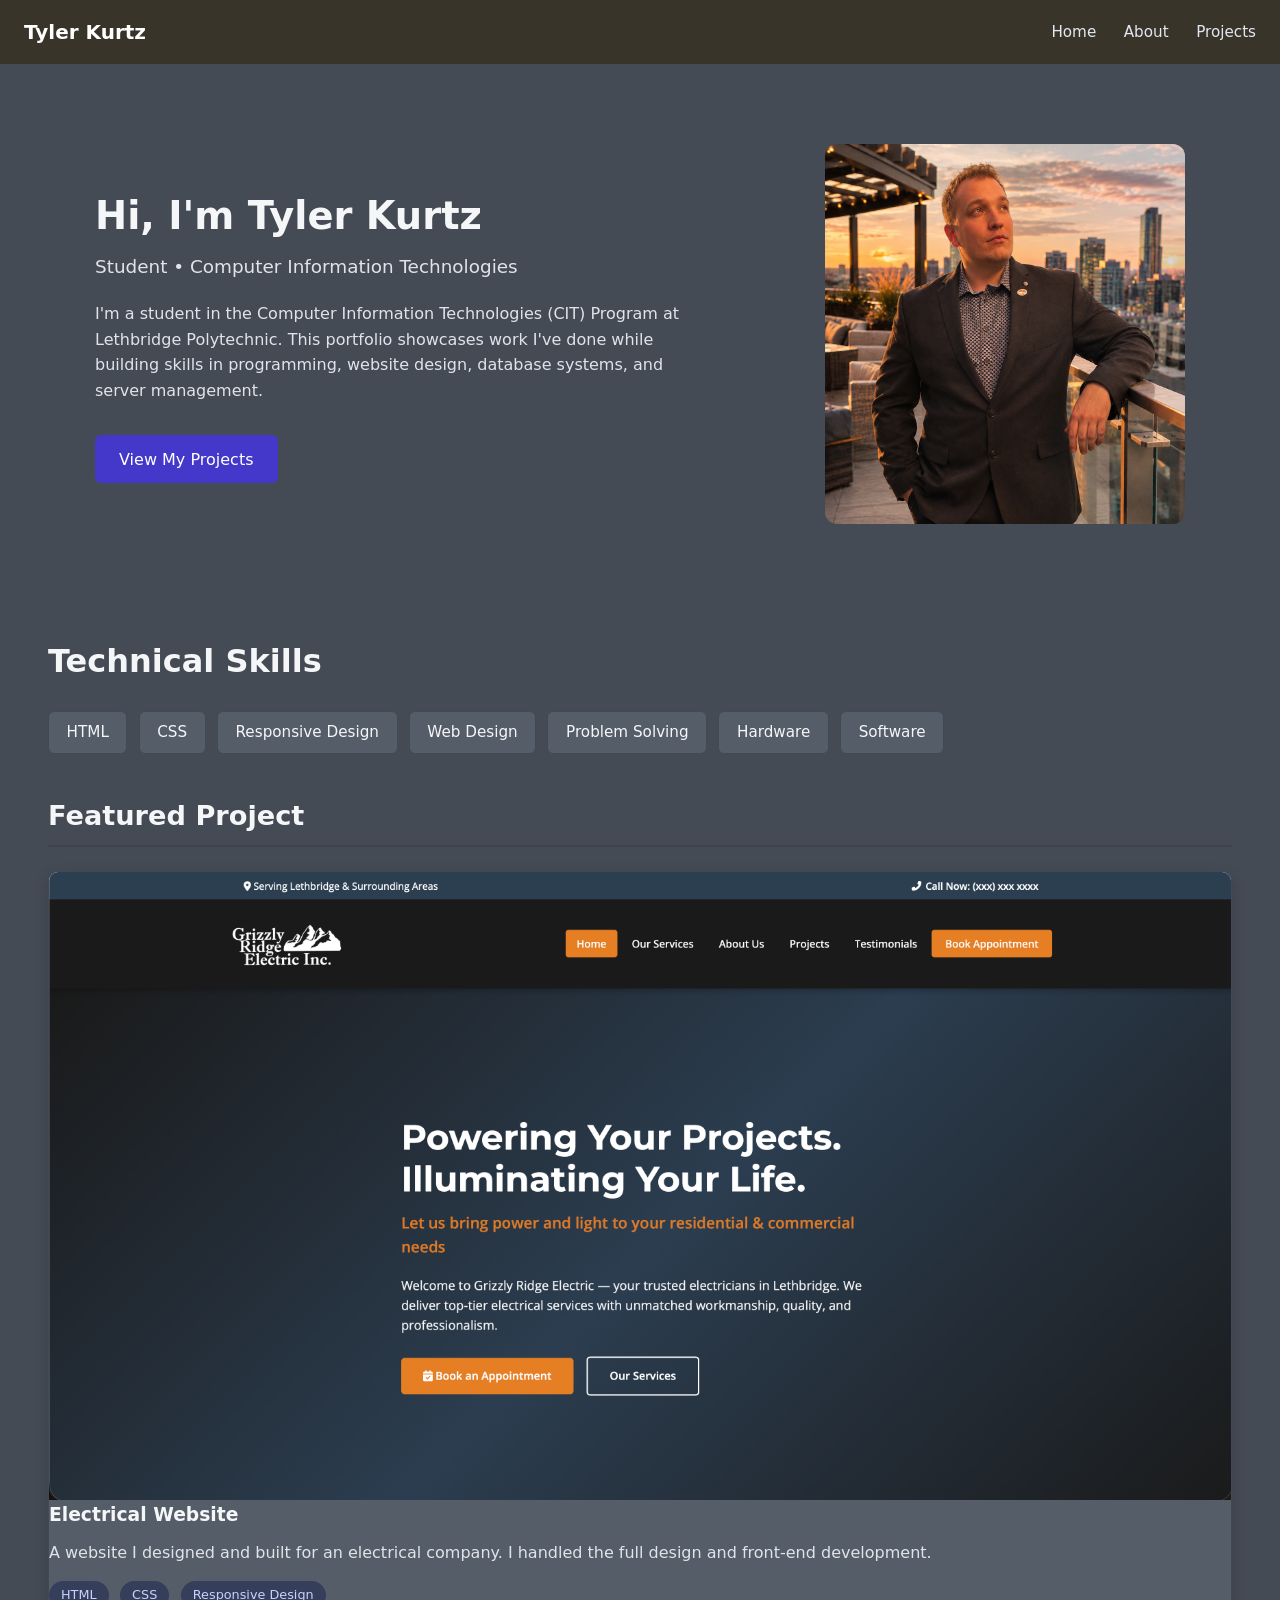
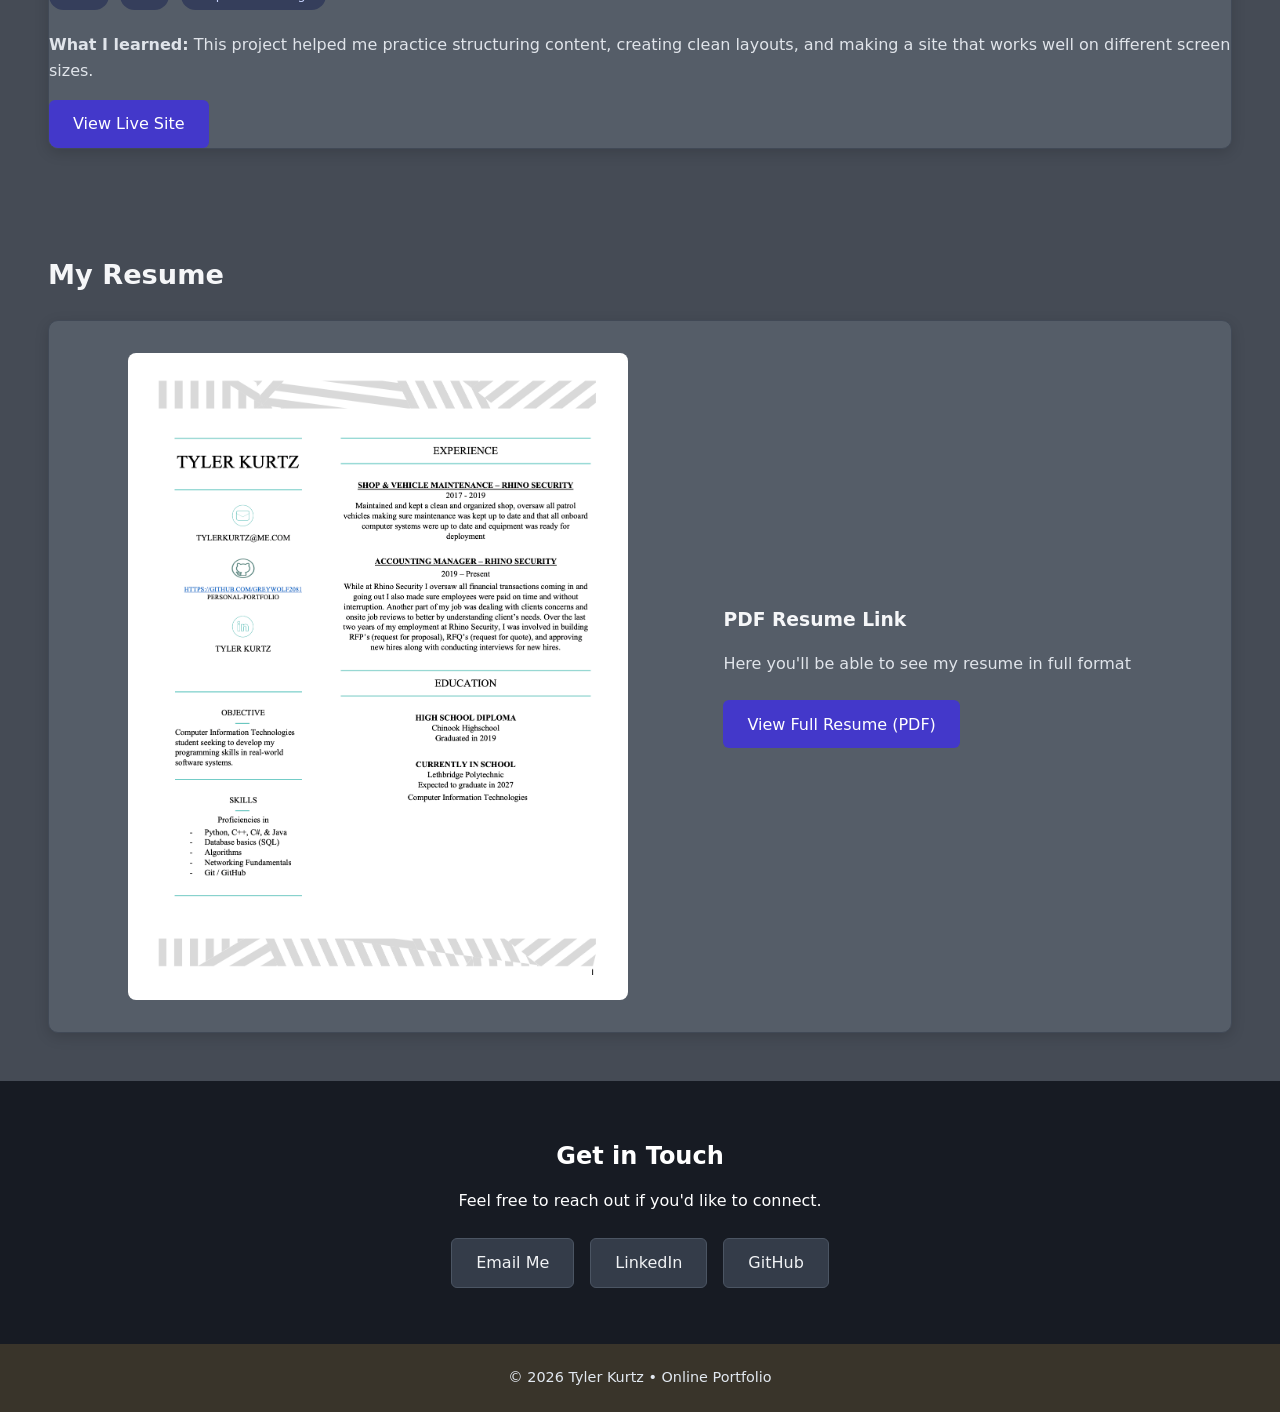
==== commit df32beb3: "getting closer" ====
--- a/index.html
+++ b/index.html
@@ -130,6 +130,10 @@
     </div>
 </section>
 
+    <!-- ========================================
+         FOOTER
+    ======================================== -->
+
 <section class="contact">
     <div class="container">
         <h2>Get in Touch</h2>
--- a/css/design.css
+++ b/css/design.css
@@ -1,4 +1,3 @@
-
 /* ========================================
    01. COLOURS & VARIABLES
 ======================================== */
@@ -8,22 +7,31 @@
     --scroll-bg: rgb(177, 144, 82);
 
     /* Main website colours */
-    --page-bg: #f8f9fa;
-    --card-bg: #ffffff;
-    --text-primary: #222;
-    --text-secondary: #444;
+--page-bg: #454b55;
+--card-bg: #555d68;
+--text-primary: #f5f6f8;
+--text-secondary: #e0e4ea;
 
     /* Header, footer, and contact colours */
-    --header-bg: color-mix(in srgb, var(--scroll-bg) 25%, black);
-    --footer-bg: color-mix(in srgb, var(--scroll-bg) 30%, white);
-    --contact-bg: color-mix(in srgb, var(--scroll-bg) 80%, black);
+    --header-bg: color-mix(
+        in srgb,
+        var(--scroll-bg) 25%,
+        #11151d
+    );
+
+    --footer-bg: color-mix(
+        in srgb,
+        var(--scroll-bg) 25%,
+        #11151d
+    );
+
+    --contact-bg: #171b23;
 
     /* Buttons and links */
-    --link-color: #186dec;
-    --button-bg: #391ded;
-    --button-hover: #1d4ed8;
-}
-
+    --link-color: #93c5fd;
+    --button-bg: #4338ca;
+    --button-hover: #5145e5;
+}
 
 /* ========================================
    02. GLOBAL / BASE STYLES
@@ -61,7 +69,6 @@
     padding: 0 3rem;
 }
 
-
 /* ========================================
    03. HEADER & NAVIGATION
 ======================================== */
@@ -94,7 +101,7 @@
 
 /* Navigation links */
 nav a {
-    color: #ddd;
+    color: #e2e8f0;
     margin-left: 1.4rem;
     font-size: 0.95rem;
 }
@@ -104,29 +111,25 @@
     text-decoration: none;
 }
 
-
 /* ========================================
    04. BUTTONS
 ======================================== */
 
 .btn {
     display: inline-block;
-
     background-color: var(--button-bg);
-    color: white;
-
+    color: #ffffff;
     padding: 0.7rem 1.5rem;
     border-radius: 6px;
     font-weight: 500;
-
     transition: background-color 0.2s;
 }
 
 .btn:hover {
     background-color: var(--button-hover);
+    color: #ffffff;
     text-decoration: none;
 }
-
 
 /* ========================================
    05. HOMEPAGE - HERO SECTION
@@ -193,7 +196,6 @@
     border-radius: 12px;
 }
 
-
 /* ========================================
    06. HOMEPAGE - TECHNICAL SKILLS
 ======================================== */
@@ -214,8 +216,8 @@
 /* Individual skill boxes */
 .skill {
     background-color: var(--card-bg);
-    border: 1px solid rgba(0, 0, 0, 0.12);
-
+    color: var(--text-primary);
+    border: 1px solid #414956;
     padding: 0.5rem 1.1rem;
     border-radius: 6px;
     font-size: 0.95rem;
@@ -224,7 +226,6 @@
 .skills-description {
     color: var(--text-secondary);
 }
-
 
 /* ========================================
    07. GENERAL CONTENT SECTIONS
@@ -255,19 +256,16 @@
     margin-bottom: 1.5rem;
 }
 
-
 /* ========================================
    08. PROJECTS - CARDS & CONTENT
 ======================================== */
 
 .project-card {
     background-color: var(--card-bg);
-
     border-radius: 10px;
     overflow: hidden;
-
-    border: 1px solid rgba(255, 255, 255, 0.35);
-    box-shadow: 0 4px 14px rgba(0, 0, 0, 0.07);
+    border: 1px solid #414956;
+    box-shadow: 0 4px 14px rgba(0, 0, 0, 0.15);
 }
 
 /* Project screenshot - display entire image */
@@ -281,17 +279,13 @@
 }
 
 /* Project description */
-.project-content {
-    padding: 1.6rem;
+.project-content p {
+    color: var(--text-secondary);
+    margin-bottom: 1rem;
 }
 
 .project-content h3 {
     margin-bottom: 0.6rem;
-}
-
-.project-content p {
-    color: #555;
-    margin-bottom: 1rem;
 }
 
 /* Project technology tags */
@@ -301,18 +295,14 @@
 
 .tag {
     display: inline-block;
-
-    background-color: #e0e7ff;
-    color: #3730a3;
-
+    background-color: #353e5b;
+    color: #c7d2fe;
     font-size: 0.8rem;
     padding: 0.25rem 0.75rem;
     border-radius: 999px;
-
     margin-right: 0.4rem;
     margin-bottom: 0.3rem;
 }
-
 
 /* ========================================
    09. PROJECTS - WEBSITE PREVIEW
@@ -333,7 +323,21 @@
     max-width: 1200px;
 }
 
-
+.project-details {
+    background-color: var(--card-bg);
+    padding: 2rem;
+    border-radius: 12px;
+    margin-bottom: 3rem;
+    border: 1px solid #414956;
+    box-shadow: 0 4px 14px rgba(0, 0, 0, 0.15);
+}
+
+.future-projects {
+    padding: 2rem;
+    background-color: var(--card-bg);
+    border: 1px solid #414956;
+    border-radius: 12px;
+}
 
 /* ========================================
    10. HOMEPAGE - RESUME
@@ -404,7 +408,6 @@
     }
 }
 
-
 /* ========================================
    11. ABOUT ME - PAGE CONTENT
 ======================================== */
@@ -452,7 +455,6 @@
     border-radius: 12px;
 }
 
-
 /* ========================================
    12. CONTACT SECTION
 ======================================== */
@@ -488,22 +490,19 @@
 
 .contact-links a {
     display: inline-block;
-
     padding: 0.7rem 1.5rem;
-    background-color: white;
-    color: #222;
-
+    background-color: #343c49;
+    color: #f1f3f5;
+    border: 1px solid #4b5563;
     border-radius: 6px;
     font-weight: 500;
     text-decoration: none;
-
     transition: background-color 0.2s;
 }
 
 .contact-links a:hover {
-    background-color: #e5e7eb;
-}
-
+    background-color: #465166;
+}
 
 /* ========================================
    13. FOOTER
@@ -512,14 +511,11 @@
 footer {
     text-align: center;
     padding: 1.4rem 0;
-
     background-color: var(--footer-bg);
-    color: #333;
-
+    color: #e2e8f0;
     font-size: 0.9rem;
     transition: background-color 0.15s linear;
 }
-
 
 /* ========================================
    14. RESPONSIVE - TABLETS & MOBILE
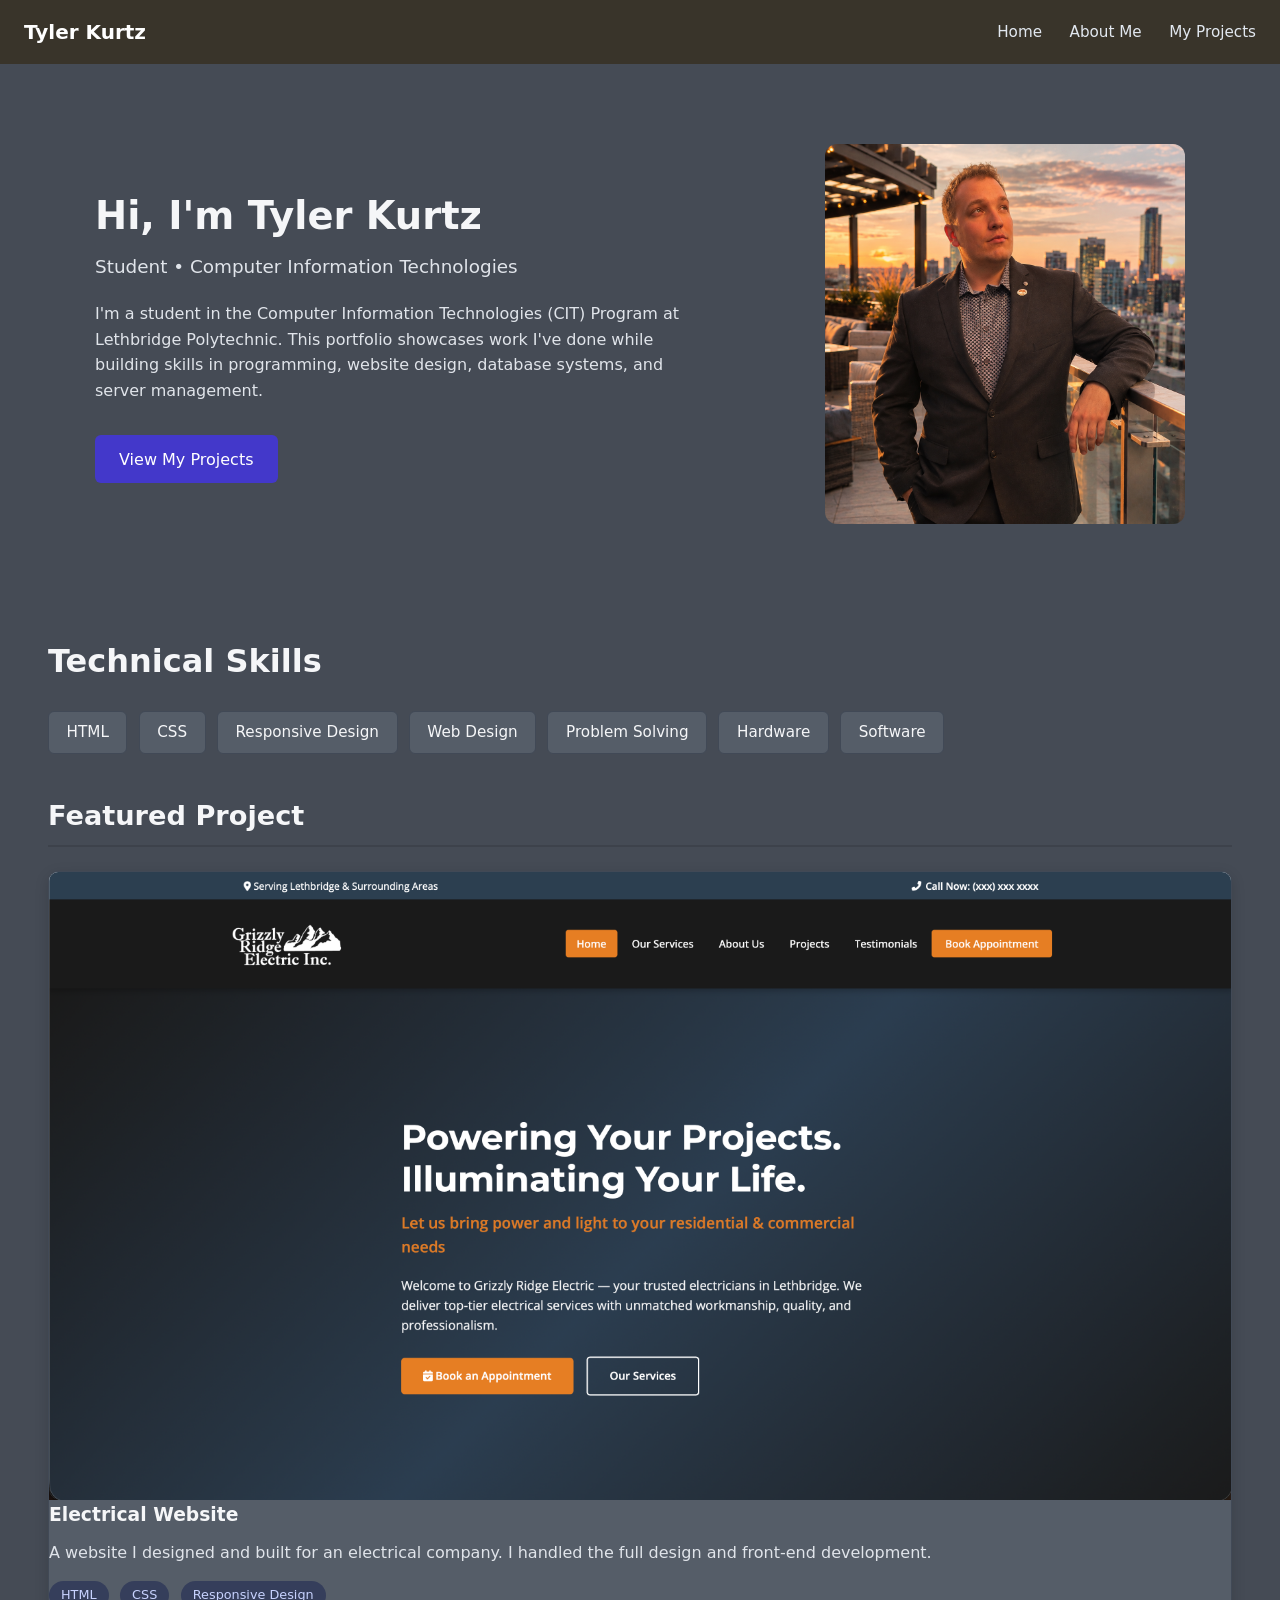
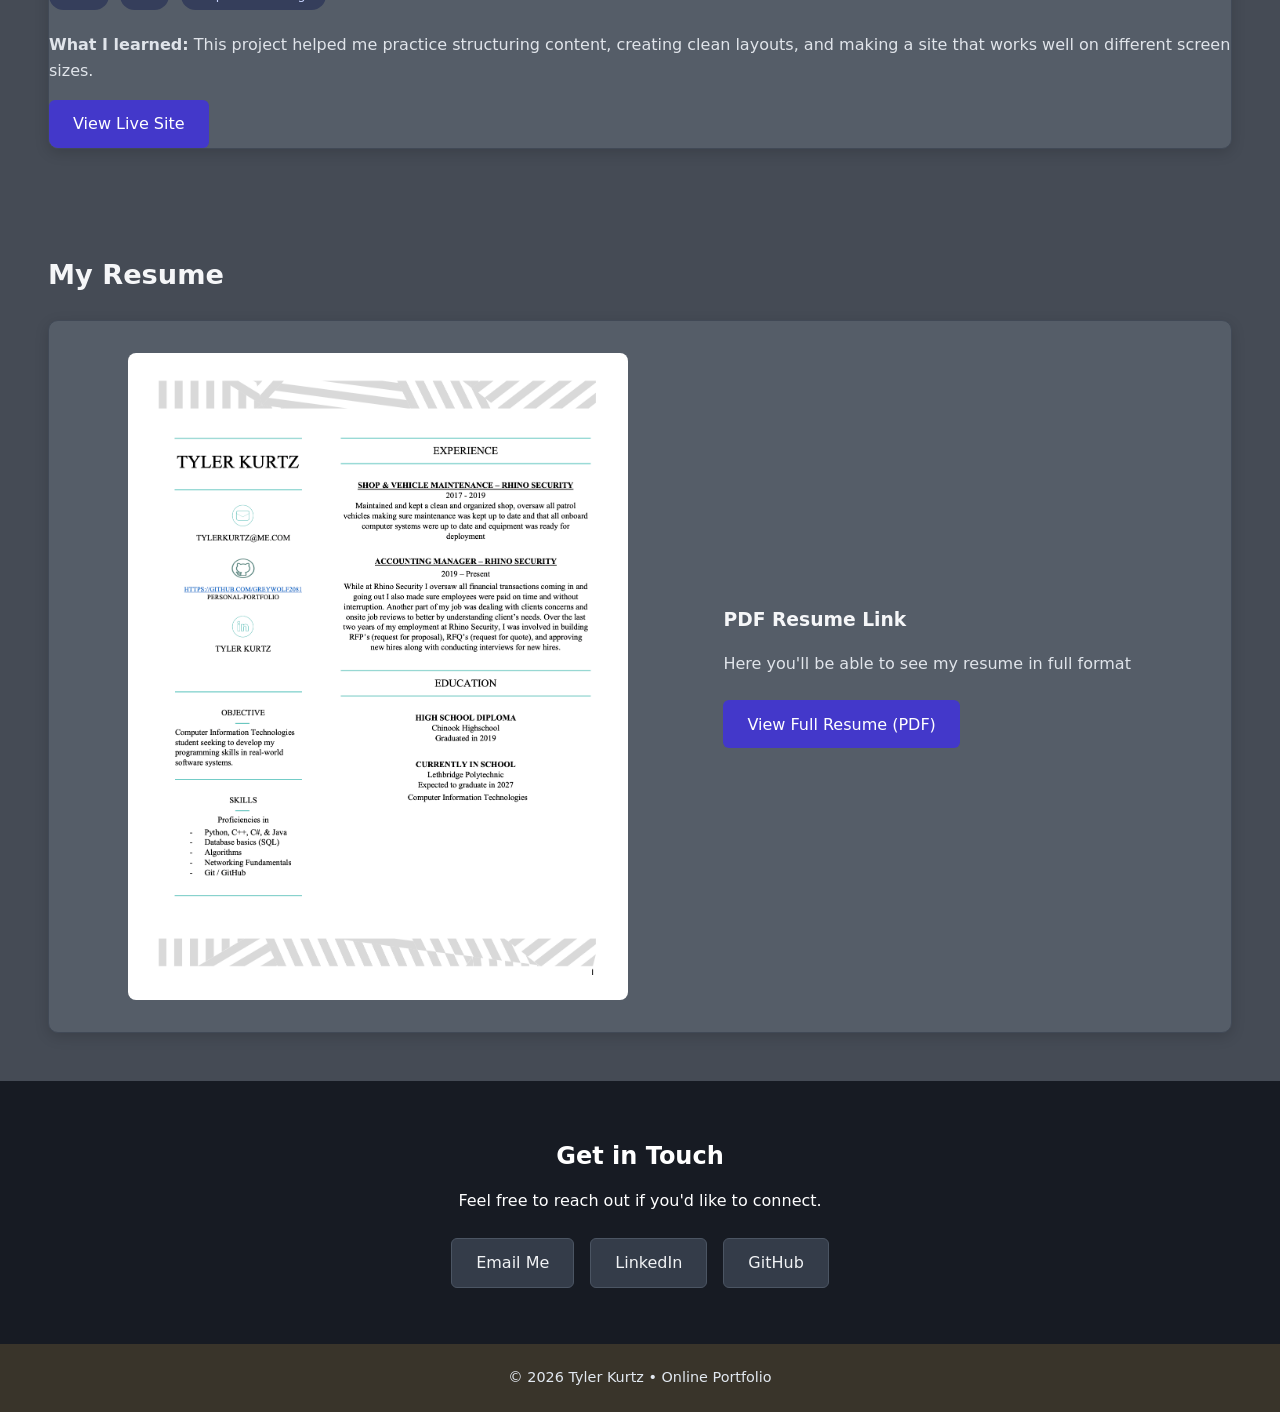
==== commit 2cadd9f4: "tiny commit" ====
--- a/index.html
+++ b/index.html
@@ -15,8 +15,8 @@
     <a href="index.html" class="logo">Tyler Kurtz</a>
     <nav>
       <a href="index.html">Home</a>
-      <a href="about.html">About</a>
-      <a href="project.html">Projects</a>
+      <a href="about.html">About Me</a>
+      <a href="project.html">My Projects</a>
     </nav>
   </header>
 
@@ -119,7 +119,7 @@
                     Here you'll be able to see my resume in full format
                 </p>
 
-                <a href="/documents/Tyler_Kurtz_Resume_GIT_PDF.pdf"
+                <a href="documents/Tyler_Kurtz_Resume_GIT_PDF.pdf"
                    class="btn"
                    target="_blank"
                    rel="noopener noreferrer">
